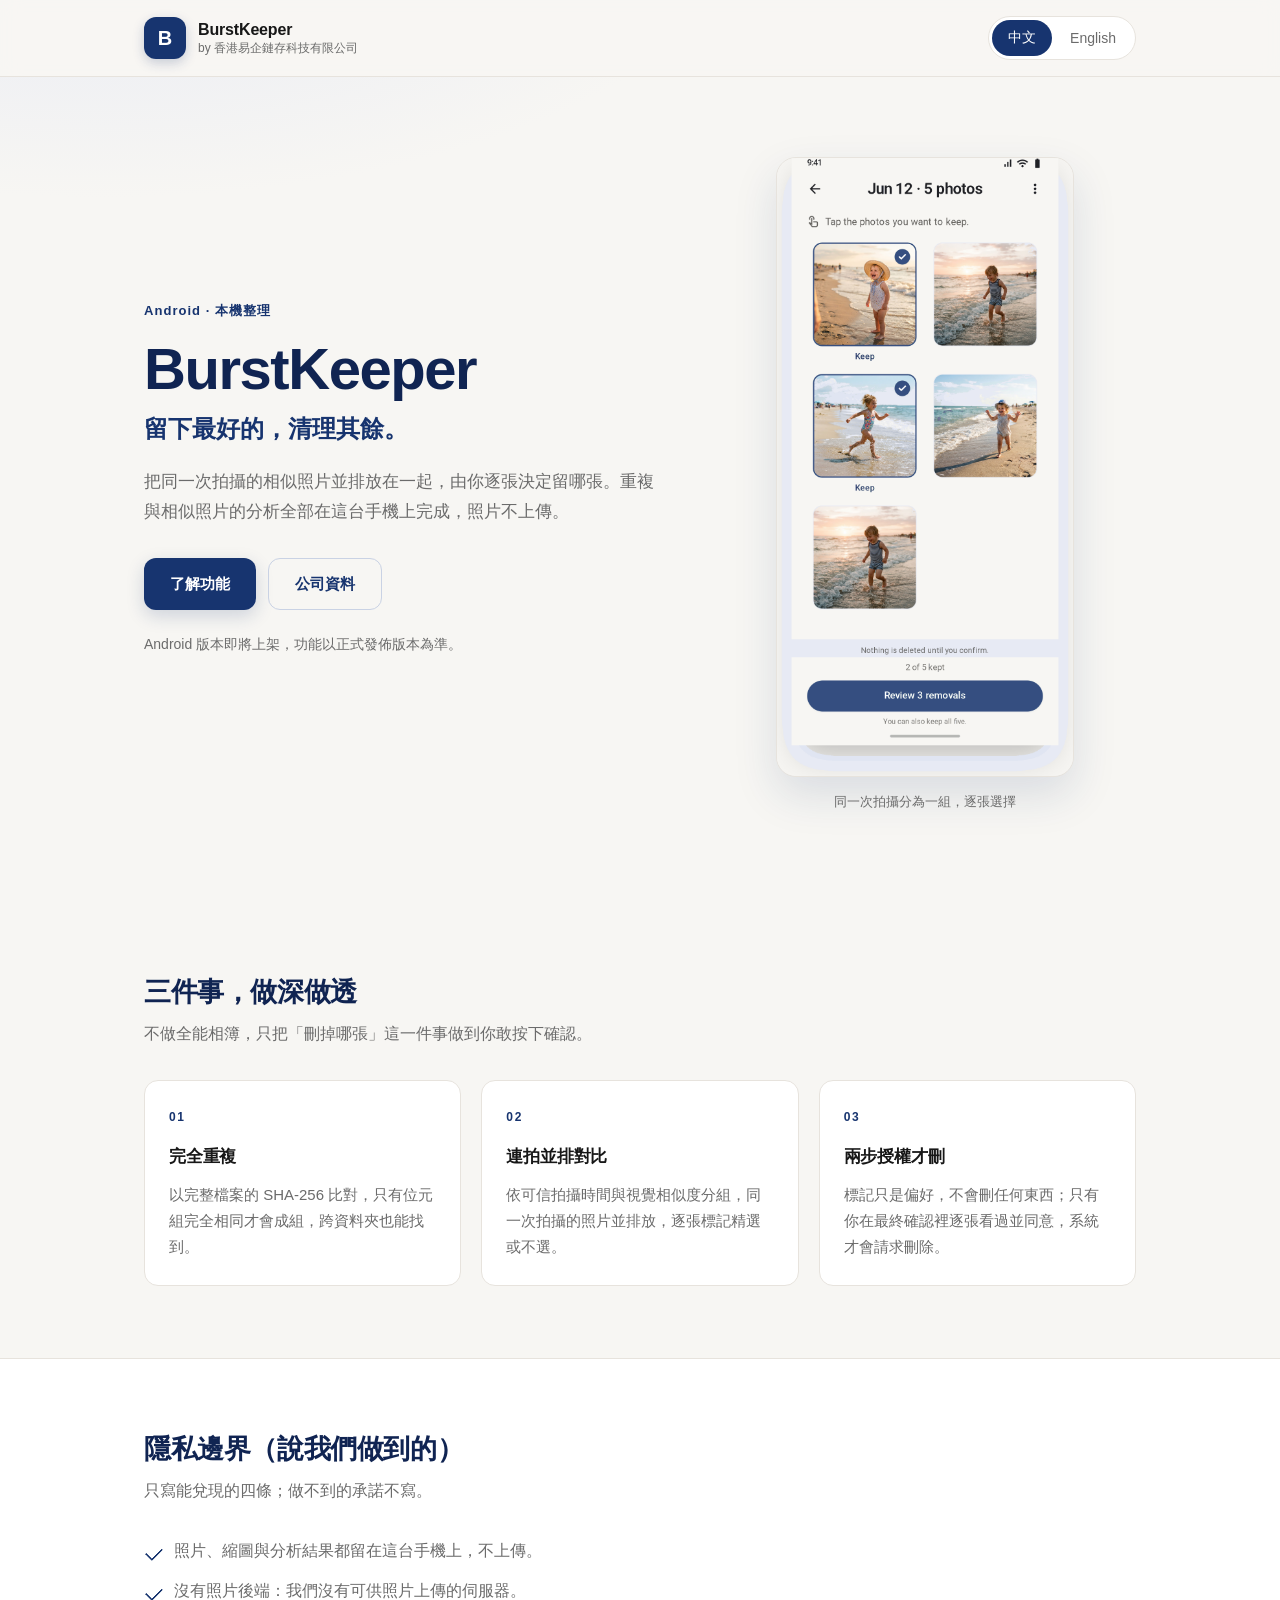
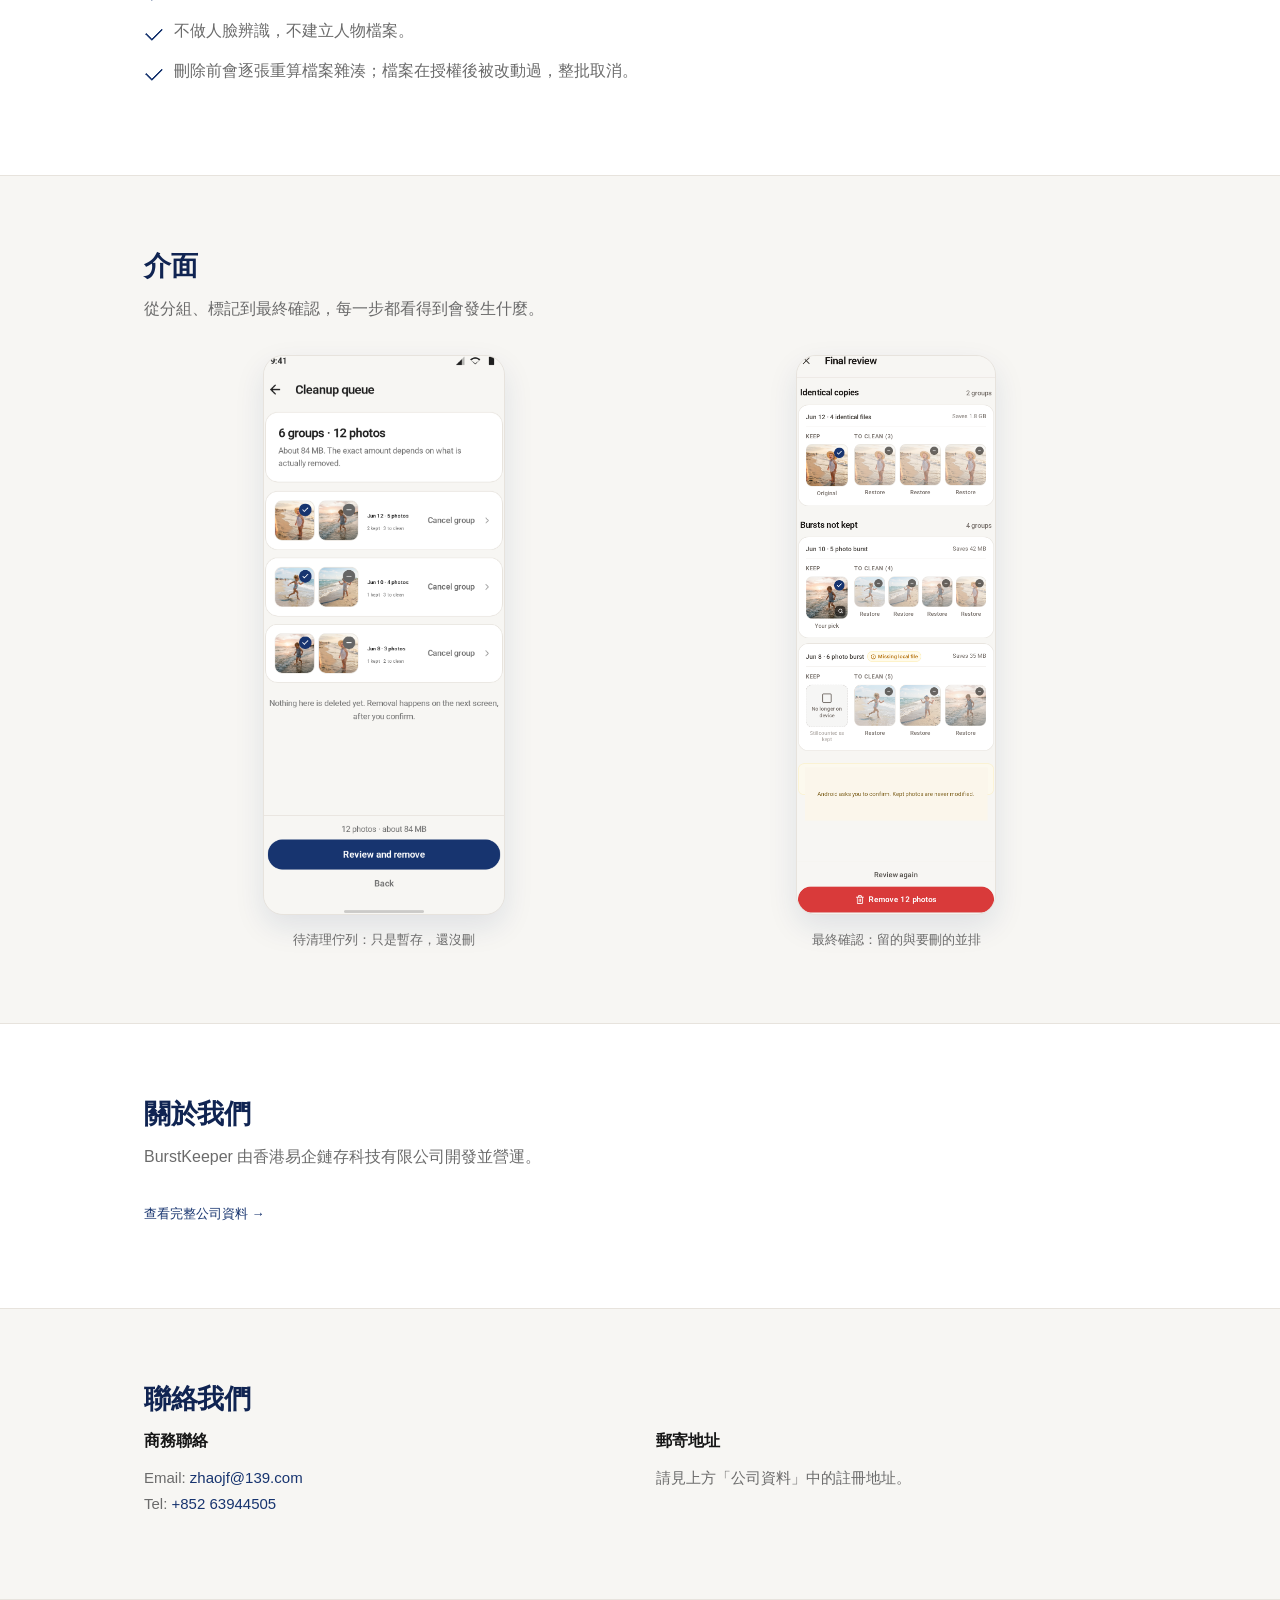
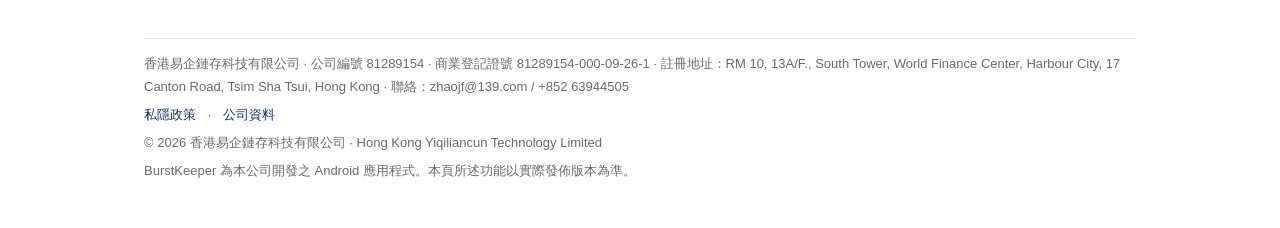
==== index.html @ 5d640470 "content: 公司资料拆成独立页面 company.html；首页只留「关于我们」入口，页脚与私隐页均链到该页" ====
<!DOCTYPE html>
<html lang="zh-Hant">
<head>
<meta charset="utf-8">
<meta name="viewport" content="width=device-width, initial-scale=1">
<title>BurstKeeper — 本機相簿整理 | by 香港易企鏈存科技有限公司</title>
<meta name="description" content="BurstKeeper 把同一次拍攝的相似照片並排給你看，由你決定留哪張；重複與相似照片在本機比對，照片不上傳。香港易企鏈存科技有限公司出品。">
<meta name="theme-color" content="#17346F">
<meta property="og:type" content="website">
<meta property="og:site_name" content="香港易企鏈存科技有限公司">
<meta property="og:title" content="BurstKeeper — 本機相簿整理">
<meta property="og:description" content="同一次拍攝的相似照片並排比較，由你決定留哪張；重複與相似分析全在本機完成，照片不上傳。">
<meta name="twitter:card" content="summary_large_image">
<link rel="icon" href="data:image/svg+xml,%3Csvg xmlns='http://www.w3.org/2000/svg' viewBox='0 0 64 64'%3E%3Crect width='64' height='64' rx='14' fill='%2317346F'/%3E%3Ctext x='32' y='45' font-family='Helvetica,Arial,sans-serif' font-size='38' font-weight='700' fill='%23fff' text-anchor='middle'%3EB%3C/text%3E%3C/svg%3E">
<link rel="stylesheet" href="styles.css">
</head>
<body>
<header class="site-header">
  <div class="wrap">
    <a class="brand" href="#top">
      <span class="mark" aria-hidden="true">B</span>
      <span class="brand-text">
        <strong>BurstKeeper</strong>
        <span data-zh="by 香港易企鏈存科技有限公司" data-en="by Hong Kong Yiqiliancun Technology Limited">by 香港易企鏈存科技有限公司</span>
      </span>
    </a>
    <nav class="lang-switch" aria-label="Language">
      <button type="button" data-lang="zh" class="active" aria-pressed="true">中文</button>
      <button type="button" data-lang="en" aria-pressed="false">English</button>
    </nav>
  </div>
</header>

<main id="top">
  <section class="hero">
    <div class="wrap hero-grid">
      <div>
        <p class="eyebrow" data-zh="Android · 本機整理" data-en="Android · on-device">Android · 本機整理</p>
        <h1>BurstKeeper</h1>
        <p class="tagline" data-zh="留下最好的，清理其餘。" data-en="Keep your best. Clear the rest.">留下最好的，清理其餘。</p>
        <p class="lede" data-zh="把同一次拍攝的相似照片並排放在一起，由你逐張決定留哪張。重複與相似照片的分析全部在這台手機上完成，照片不上傳。" data-en="BurstKeeper puts photos from the same burst side by side so you decide which one to keep. Duplicate and similarity analysis runs entirely on your phone — your photos are never uploaded.">把同一次拍攝的相似照片並排放在一起，由你逐張決定留哪張。重複與相似照片的分析全部在這台手機上完成，照片不上傳。</p>
        <p class="hero-actions">
          <a class="btn" href="#features" data-zh="了解功能" data-en="Features">了解功能</a>
          <a class="btn ghost" href="company.html" data-zh="公司資料" data-en="Company">公司資料</a>
        </p>
        <p class="muted" data-zh="Android 版本即將上架，功能以正式發佈版本為準。" data-en="Android release coming soon; features follow the released version.">Android 版本即將上架，功能以正式發佈版本為準。</p>
      </div>
      <figure class="shot">
        <img src="assets/compare.png" alt="BurstKeeper 相似照片並排對比" loading="eager" fetchpriority="high">
        <figcaption data-zh="同一次拍攝分為一組，逐張選擇" data-en="One burst, one group; one decision per photo">同一次拍攝分為一組，逐張選擇</figcaption>
      </figure>
    </div>
  </section>

  <section id="features" class="section">
    <div class="wrap">
      <h2 data-zh="三件事，做深做透" data-en="Three things, done properly">三件事，做深做透</h2>
      <p class="section-lead" data-zh="不做全能相簿，只把「刪掉哪張」這一件事做到你敢按下確認。" data-en="Not an all-purpose gallery — we do one thing well enough that you trust the confirm button.">不做全能相簿，只把「刪掉哪張」這一件事做到你敢按下確認。</p>
      <div class="cards">
        <article class="card">
          <span class="num" aria-hidden="true">01</span>
          <h3 data-zh="完全重複" data-en="Exact duplicates">完全重複</h3>
          <p data-zh="以完整檔案的 SHA-256 比對，只有位元組完全相同才會成組，跨資料夾也能找到。" data-en="Full-file SHA-256 comparison: files group together only when their bytes are identical, even across folders.">以完整檔案的 SHA-256 比對，只有位元組完全相同才會成組，跨資料夾也能找到。</p>
        </article>
        <article class="card">
          <span class="num" aria-hidden="true">02</span>
          <h3 data-zh="連拍並排對比" data-en="Burst comparison">連拍並排對比</h3>
          <p data-zh="依可信拍攝時間與視覺相似度分組，同一次拍攝的照片並排放，逐張標記精選或不選。" data-en="Grouped by trusted capture time and visual similarity, photos from the same burst sit side by side for one-tap decisions.">依可信拍攝時間與視覺相似度分組，同一次拍攝的照片並排放，逐張標記精選或不選。</p>
        </article>
        <article class="card">
          <span class="num" aria-hidden="true">03</span>
          <h3 data-zh="兩步授權才刪" data-en="Two-step authorisation">兩步授權才刪</h3>
          <p data-zh="標記只是偏好，不會刪任何東西；只有你在最終確認裡逐張看過並同意，系統才會請求刪除。" data-en="Marking is only a preference — nothing is deleted. Photos are removed only after you review them one by one and agree in the final step.">標記只是偏好，不會刪任何東西；只有你在最終確認裡逐張看過並同意，系統才會請求刪除。</p>
        </article>
      </div>
    </div>
  </section>

  <section class="section alt" id="privacy">
    <div class="wrap">
      <h2 data-zh="隱私邊界（說我們做到的）" data-en="What we actually do">隱私邊界（說我們做到的）</h2>
      <p class="section-lead" data-zh="只寫能兌現的四條；做不到的承諾不寫。" data-en="Four claims we can keep. Nothing we cannot.">只寫能兌現的四條；做不到的承諾不寫。</p>
      <ul class="checks">
        <li data-zh="照片、縮圖與分析結果都留在這台手機上，不上傳。" data-en="Photos, thumbnails and analysis stay on your phone; nothing is uploaded.">照片、縮圖與分析結果都留在這台手機上，不上傳。</li>
        <li data-zh="沒有照片後端：我們沒有可供照片上傳的伺服器。" data-en="No photo backend: we operate no server that accepts photo uploads.">沒有照片後端：我們沒有可供照片上傳的伺服器。</li>
        <li data-zh="不做人臉辨識，不建立人物檔案。" data-en="No face recognition, no people profiles.">不做人臉辨識，不建立人物檔案。</li>
        <li data-zh="刪除前會逐張重算檔案雜湊；檔案在授權後被改動過，整批取消。" data-en="Before deletion each file is re-hashed; if anything changed after you authorised it, the whole batch is cancelled.">刪除前會逐張重算檔案雜湊；檔案在授權後被改動過，整批取消。</li>
      </ul>
    </div>
  </section>

  <section class="section">
    <div class="wrap">
      <h2 data-zh="介面" data-en="Screens">介面</h2>
      <p class="section-lead" data-zh="從分組、標記到最終確認，每一步都看得到會發生什麼。" data-en="From grouping to marking to the final confirm, every step shows what will happen.">從分組、標記到最終確認，每一步都看得到會發生什麼。</p>
      <div class="shots">
        <figure class="shot small"><img src="assets/queue.png" alt="待清理佇列" loading="lazy"><figcaption data-zh="待清理佇列：只是暫存，還沒刪" data-en="Pending removal: staged, nothing deleted yet">待清理佇列：只是暫存，還沒刪</figcaption></figure>
        <figure class="shot small"><img src="assets/review.png" alt="按組最終確認" loading="lazy"><figcaption data-zh="最終確認：留的與要刪的並排" data-en="Final review: kept and to-remove side by side">最終確認：留的與要刪的並排</figcaption></figure>
      </div>
    </div>
  </section>

  <section class="section alt" id="company">
    <div class="wrap">
      <h2 data-zh="關於我們" data-en="About us">關於我們</h2>
      <p class="section-lead" data-zh="BurstKeeper 由香港易企鏈存科技有限公司開發並營運。" data-en="BurstKeeper is developed and operated by Hong Kong Yiqiliancun Technology Limited.">BurstKeeper 由香港易企鏈存科技有限公司開發並營運。</p>
      <p class="footer-links"><a href="company.html" data-zh="查看完整公司資料 →" data-en="See full company information →">查看完整公司資料 →</a></p>
    </div>
  </section>

  <section id="contact" class="section">
    <div class="wrap">
      <h2 data-zh="聯絡我們" data-en="Contact us">聯絡我們</h2>
      <div class="contact-grid">
        <div>
          <h3 data-zh="商務聯絡" data-en="Business enquiries">商務聯絡</h3>
          <p>Email: <a href="mailto:zhaojf@139.com">zhaojf@139.com</a><br>Tel: <a href="tel:+85263944505">+852 63944505</a></p>
        </div>
        <div>
          <h3 data-zh="郵寄地址" data-en="Postal address">郵寄地址</h3>
          <p data-zh="請見上方「公司資料」中的註冊地址。" data-en="See the registered office under Company information above.">請見上方「公司資料」中的註冊地址。</p>
        </div>
      </div>
    </div>
  </section>
</main>

<footer class="site-footer">
  <div class="wrap">
    <p class="legal-line" data-zh="香港易企鏈存科技有限公司 · 公司編號 81289154 · 商業登記證號 81289154-000-09-26-1 · 註冊地址：RM 10, 13A/F., South Tower, World Finance Center, Harbour City, 17 Canton Road, Tsim Sha Tsui, Hong Kong · 聯絡：zhaojf@139.com / +852 63944505" data-en="Hong Kong Yiqiliancun Technology Limited · Company no. 81289154 · BR no. 81289154-000-09-26-1 · Registered office: RM 10, 13A/F., South Tower, World Finance Center, Harbour City, 17 Canton Road, Tsim Sha Tsui, Hong Kong · Contact: zhaojf@139.com / +852 63944505">香港易企鏈存科技有限公司 · 公司編號 81289154 · 商業登記證號 81289154-000-09-26-1 · 註冊地址：RM 10, 13A/F., South Tower, World Finance Center, Harbour City, 17 Canton Road, Tsim Sha Tsui, Hong Kong · 聯絡：zhaojf@139.com / +852 63944505</p>
    <p class="footer-links">
      <a href="privacy.html" data-zh="私隱政策" data-en="Privacy Policy">私隱政策</a>
      <span aria-hidden="true">·</span>
      <a href="company.html" data-zh="公司資料" data-en="Company">公司資料</a>
    </p>
    <p class="muted">© <span id="year">2026</span> 香港易企鏈存科技有限公司 · Hong Kong Yiqiliancun Technology Limited</p>
    <p class="muted" data-zh="BurstKeeper 為本公司開發之 Android 應用程式。本頁所述功能以實際發佈版本為準。" data-en="BurstKeeper is an Android application developed by the company above. Features described here are subject to the released version.">BurstKeeper 為本公司開發之 Android 應用程式。本頁所述功能以實際發佈版本為準。</p>
  </div>
</footer>
<script src="main.js"></script>
</body>
</html>
---- styles.css ----
/* BurstKeeper 站点样式 — 与 App 设计 Token 对齐（docs/design/spec/design-spec.md §2）
   surface #F7F6F3 / card #FFFFFF / ink #171717 / ink-2 #6B6B6B
   line #E7E3DD / primary #17346F / primaryInk #102452 / primaryContainer #E7EAF4 */
:root{
  --ink:#171717;
  --ink-2:#6B6B6B;
  --line:#E7E3DD;
  --bg:#F7F6F3;
  --card:#fff;
  --accent:#17346F;
  --accent-ink:#102452;
  --accent-soft:#E7EAF4;
  --radius:14px;
  --radius-sm:12px;
  --shadow:0 18px 44px rgba(23,52,111,.13);
}
*{box-sizing:border-box}
html{scroll-behavior:smooth}
body{
  margin:0;
  background:var(--bg);
  color:var(--ink);
  font-family:-apple-system,"PingFang TC","Noto Sans TC","Helvetica Neue",Arial,sans-serif;
  line-height:1.75;
  font-size:16px;
  -webkit-font-smoothing:antialiased;
  text-rendering:optimizeLegibility;
}
.wrap{max-width:1040px;margin:0 auto;padding:0 24px}
a{color:var(--accent);text-decoration:none}
a:hover{text-decoration:underline}
a:focus-visible,button:focus-visible{outline:2px solid var(--accent);outline-offset:3px;border-radius:6px}
.muted{color:var(--ink-2);font-size:14px}

/* ── 顶栏 ── */
.site-header{
  position:sticky;top:0;z-index:10;
  background:rgba(247,246,243,.88);
  backdrop-filter:saturate(180%) blur(10px);
  border-bottom:1px solid var(--line);
}
.site-header .wrap{display:flex;align-items:center;justify-content:space-between;gap:16px;min-height:76px}
.brand{display:flex;align-items:center;gap:12px;color:var(--ink)}
.brand:hover{text-decoration:none}
.mark{
  width:42px;height:42px;border-radius:12px;background:var(--accent);color:#fff;
  display:grid;place-items:center;font-weight:700;font-size:20px;flex:0 0 auto;
  box-shadow:0 4px 12px rgba(23,52,111,.22);
}
.brand-text{display:flex;flex-direction:column;line-height:1.3}
.brand-text strong{font-size:16px;letter-spacing:-.01em}
.brand-text span{font-size:12px;color:var(--ink-2)}

.lang-switch{display:flex;gap:2px;border:1px solid var(--line);border-radius:999px;padding:3px;background:var(--card)}
.lang-switch button{
  border:0;background:transparent;color:var(--ink-2);font-size:14px;font-family:inherit;
  min-height:36px;padding:6px 16px;border-radius:999px;cursor:pointer;white-space:nowrap;
  transition:background .15s,color .15s;
}
.lang-switch button:hover{color:var(--ink)}
.lang-switch button.active{background:var(--accent);color:#fff}

/* ── 首屏 ── */
.hero{
  padding:80px 0 88px;
  background:
    radial-gradient(950px 420px at 8% -20%, var(--accent-soft) 0%, transparent 68%),
    var(--bg);
}
.hero-grid{display:grid;grid-template-columns:1.1fr .9fr;gap:56px;align-items:center}
.eyebrow{
  margin:0 0 14px;color:var(--accent);font-weight:600;
  letter-spacing:.08em;font-size:13px;
}
.hero h1{
  margin:0 0 10px;
  font-size:clamp(38px,6vw,58px);
  line-height:1.12;
  letter-spacing:-.025em;
  color:var(--accent-ink);
}
.tagline{
  margin:0 0 20px;
  font-size:clamp(19px,2.4vw,24px);
  font-weight:600;
  line-height:1.45;
  color:var(--accent);
}
.lede{margin:0 0 30px;max-width:56ch;color:var(--ink-2);font-size:17px;line-height:1.8}
.hero-actions{display:flex;gap:12px;flex-wrap:wrap;margin:0 0 22px}
.btn{
  display:inline-flex;align-items:center;justify-content:center;
  min-height:48px;padding:12px 26px;border-radius:var(--radius-sm);
  background:var(--accent);color:#fff;font-weight:600;font-size:15px;
  transition:transform .15s ease,box-shadow .15s ease,background .15s ease;
  box-shadow:0 6px 18px rgba(23,52,111,.18);
}
.btn:hover{text-decoration:none;background:#122a5b;box-shadow:0 10px 24px rgba(23,52,111,.22)}
.btn:active{transform:translateY(1px)}
.btn.ghost{background:transparent;color:var(--accent);border:1px solid #C9D2E4;box-shadow:none}
.btn.ghost:hover{background:var(--accent-soft);border-color:#B7C4DC}

/* 手机截图：按高度约束，保持竖屏比例，不拉满整列 */
.shot{margin:0;text-align:center}
.shot img{
  display:block;margin:0 auto;
  width:auto;max-width:100%;max-height:620px;height:auto;
  border-radius:20px;border:1px solid var(--line);
  box-shadow:var(--shadow);background:#fff;
}
.shot figcaption{margin-top:14px;font-size:13px;color:var(--ink-2)}

/* ── 通用分节 ── */
.section{padding:72px 0}
.section.alt{background:var(--card);border-top:1px solid var(--line);border-bottom:1px solid var(--line)}
.section h2{
  font-size:clamp(22px,2.6vw,27px);
  margin:0 0 10px;letter-spacing:-.015em;line-height:1.35;color:var(--accent-ink);
}
.section-lead{margin:0 0 32px;max-width:62ch;color:var(--ink-2);font-size:16px}

/* ── 三件事 ── */
.cards{display:grid;grid-template-columns:repeat(auto-fit,minmax(250px,1fr));gap:20px}
.card{
  position:relative;background:var(--card);border:1px solid var(--line);
  border-radius:var(--radius);padding:26px 24px 24px;
  transition:box-shadow .18s ease,border-color .18s ease,transform .18s ease;
}
.card:hover{box-shadow:0 10px 28px rgba(23,52,111,.08);border-color:#D6DCE9;transform:translateY(-2px)}
.card .num{
  display:block;margin:0 0 14px;font-size:12px;font-weight:700;
  letter-spacing:.14em;color:var(--accent);font-variant-numeric:tabular-nums;
}
.card h3{margin:0 0 10px;font-size:17px;letter-spacing:-.01em}
.card p{margin:0;color:var(--ink-2);font-size:15px;line-height:1.75}

/* ── 隐私清单 ── */
.checks{margin:0 0 18px;padding:0;list-style:none;color:var(--ink-2);max-width:70ch}
.checks li{position:relative;padding-left:30px;margin:12px 0;font-size:16px}
.checks li::before{
  content:"";position:absolute;left:2px;top:.62em;
  width:14px;height:8px;border-left:2px solid var(--accent);border-bottom:2px solid var(--accent);
  transform:rotate(-45deg);border-radius:1px;
}
.privacy-note{
  margin:24px 0 0;padding:16px 18px;border-left:3px solid var(--line);
  background:var(--bg);border-radius:0 var(--radius-sm) var(--radius-sm) 0;
  color:var(--ink-2);font-size:14px;max-width:70ch;
}

/* ── 界面截图 ── */
.shots{display:grid;grid-template-columns:repeat(auto-fit,minmax(220px,1fr));gap:32px;align-items:start}
.shot.small img{height:560px;width:auto;max-height:560px;box-shadow:0 12px 30px rgba(23,52,111,.10)}

/* ── 公司资料 ── */
.facts{display:grid;grid-template-columns:190px 1fr;gap:16px 28px;margin:0;max-width:78ch}
.facts dt{color:var(--ink-2);font-size:14px;padding-top:2px}
.facts dd{margin:0;font-size:16px;line-height:1.7}

/* ── 联络 ── */
.contact-grid{display:grid;grid-template-columns:repeat(auto-fit,minmax(280px,1fr));gap:32px}
.contact-grid h3{margin:0 0 10px;font-size:16px}
.contact-grid p{margin:0 0 10px;color:var(--ink-2);font-size:15px}
.contact-grid a{word-break:break-all}

/* ── 页脚 ── */
.site-footer{border-top:1px solid var(--line);padding:32px 0 40px;background:var(--card)}
.site-footer p{margin:6px 0;font-size:13px;color:var(--ink-2);line-height:1.7}

/* ── 响应式 ── */
@media (max-width:820px){
  .hero-grid{grid-template-columns:1fr;gap:40px}
  .hero{padding:56px 0 64px}
  .shot img{max-height:520px}
  .shot.small img{height:480px;max-height:480px}
}
@media (max-width:640px){
  .facts{grid-template-columns:1fr;gap:4px 0}
  .facts dd{margin-bottom:14px}
  .section{padding:52px 0}
  .brand-text strong{font-size:14px}
  .brand-text span{font-size:11px}
  .checks li{font-size:15px}
  /* 顶栏在窄屏只留品牌名，公司全称在「公司資料」与页脚各出现一次，不在顶栏挤三行 */
  .brand-text span{display:none}
  .brand{gap:10px}
  .mark{width:36px;height:36px;border-radius:10px;font-size:17px}
  .site-header .wrap{min-height:64px;gap:10px}
  .lang-switch{padding:2px}
  .lang-switch button{padding:6px 12px;font-size:13px;min-height:34px}
}
@media (prefers-reduced-motion:reduce){
  *{transition:none!important}
  html{scroll-behavior:auto}
}

/* compliance footer */
.legal{border-top:1px solid #E7E3DD;padding-top:16px;margin-bottom:14px}
.legal p{margin:3px 0;font-size:12.5px;color:#5b6472;line-height:1.6}
.legal-head{font-weight:600;color:#102452!important;font-size:13px!important}
.footer-links{margin:10px 0;font-size:13px}
.footer-links span{margin:0 8px;color:#5b6472}

/* compact compliance footer line */
.legal-line{margin:0 0 8px;font-size:12.5px;color:#5b6472;line-height:1.65;border-top:1px solid #E7E3DD;padding-top:14px}

.page-title{font-size:30px;margin:0 0 6px}
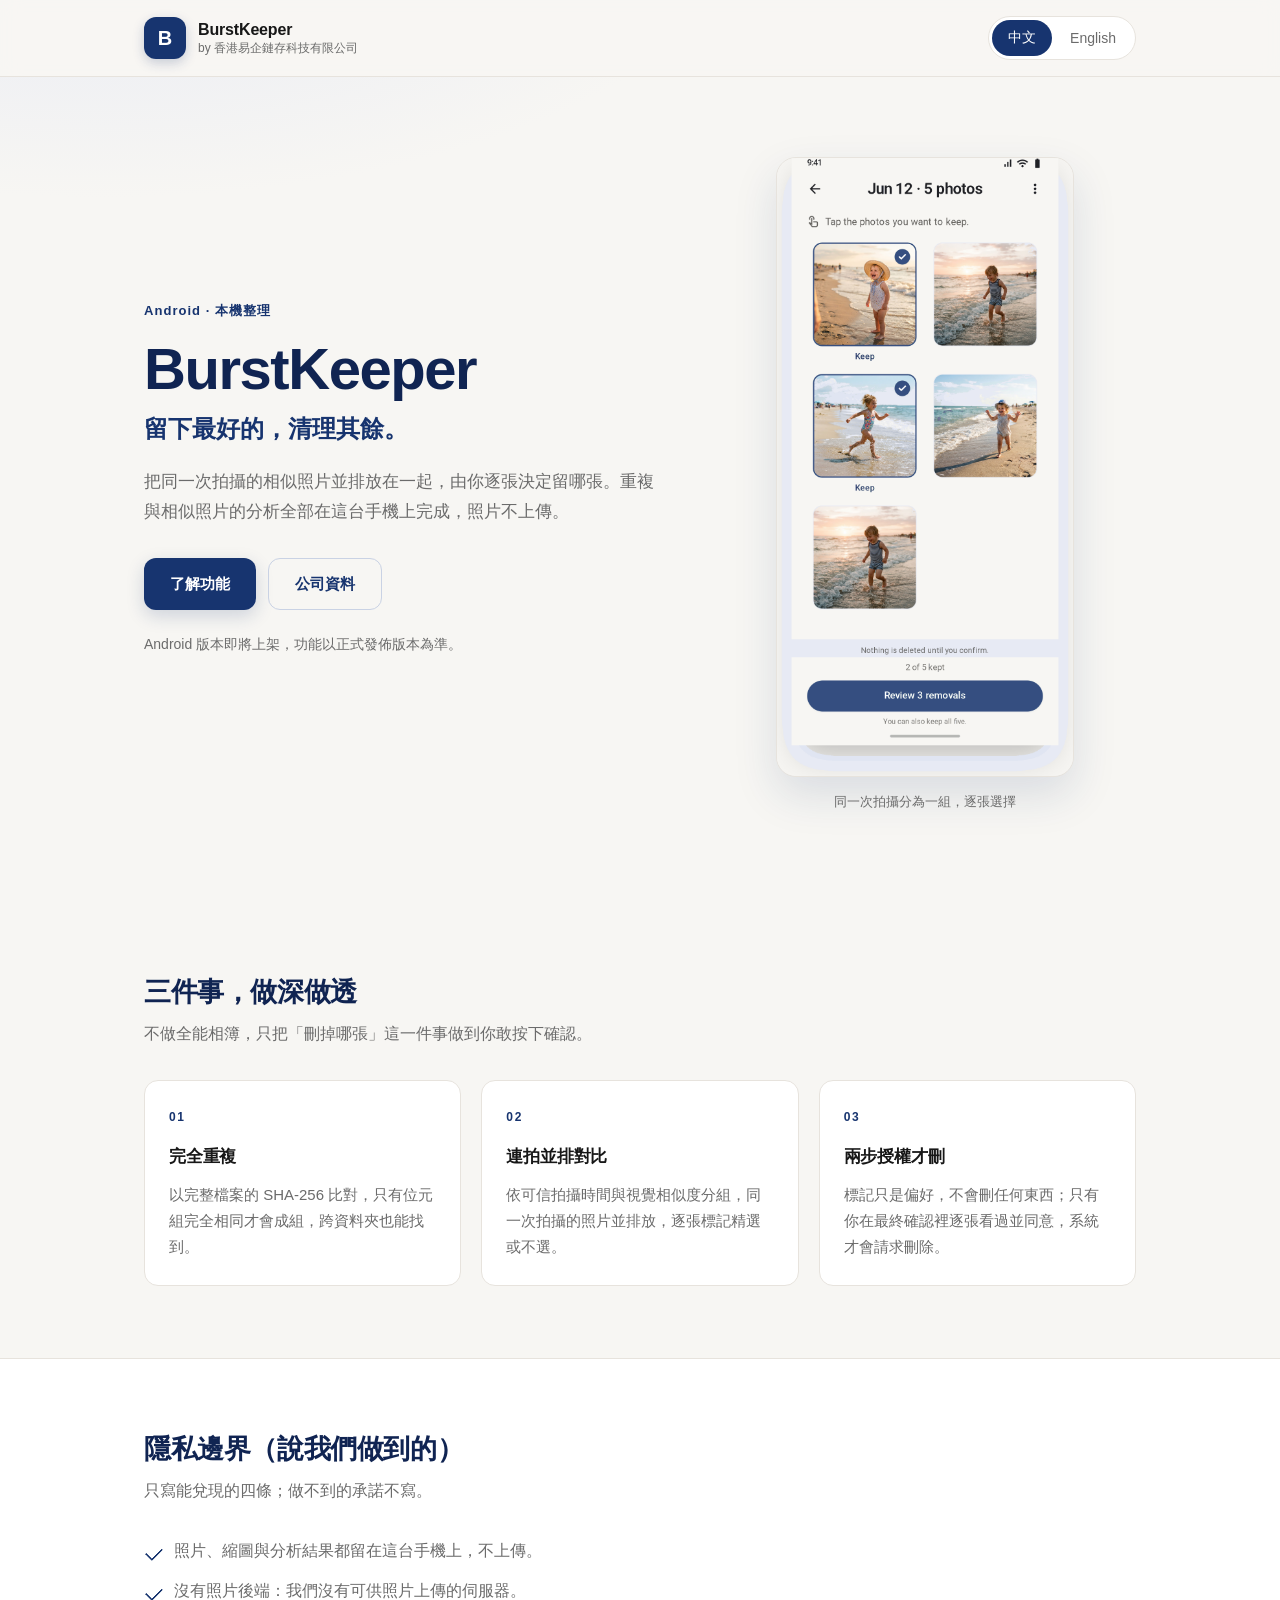
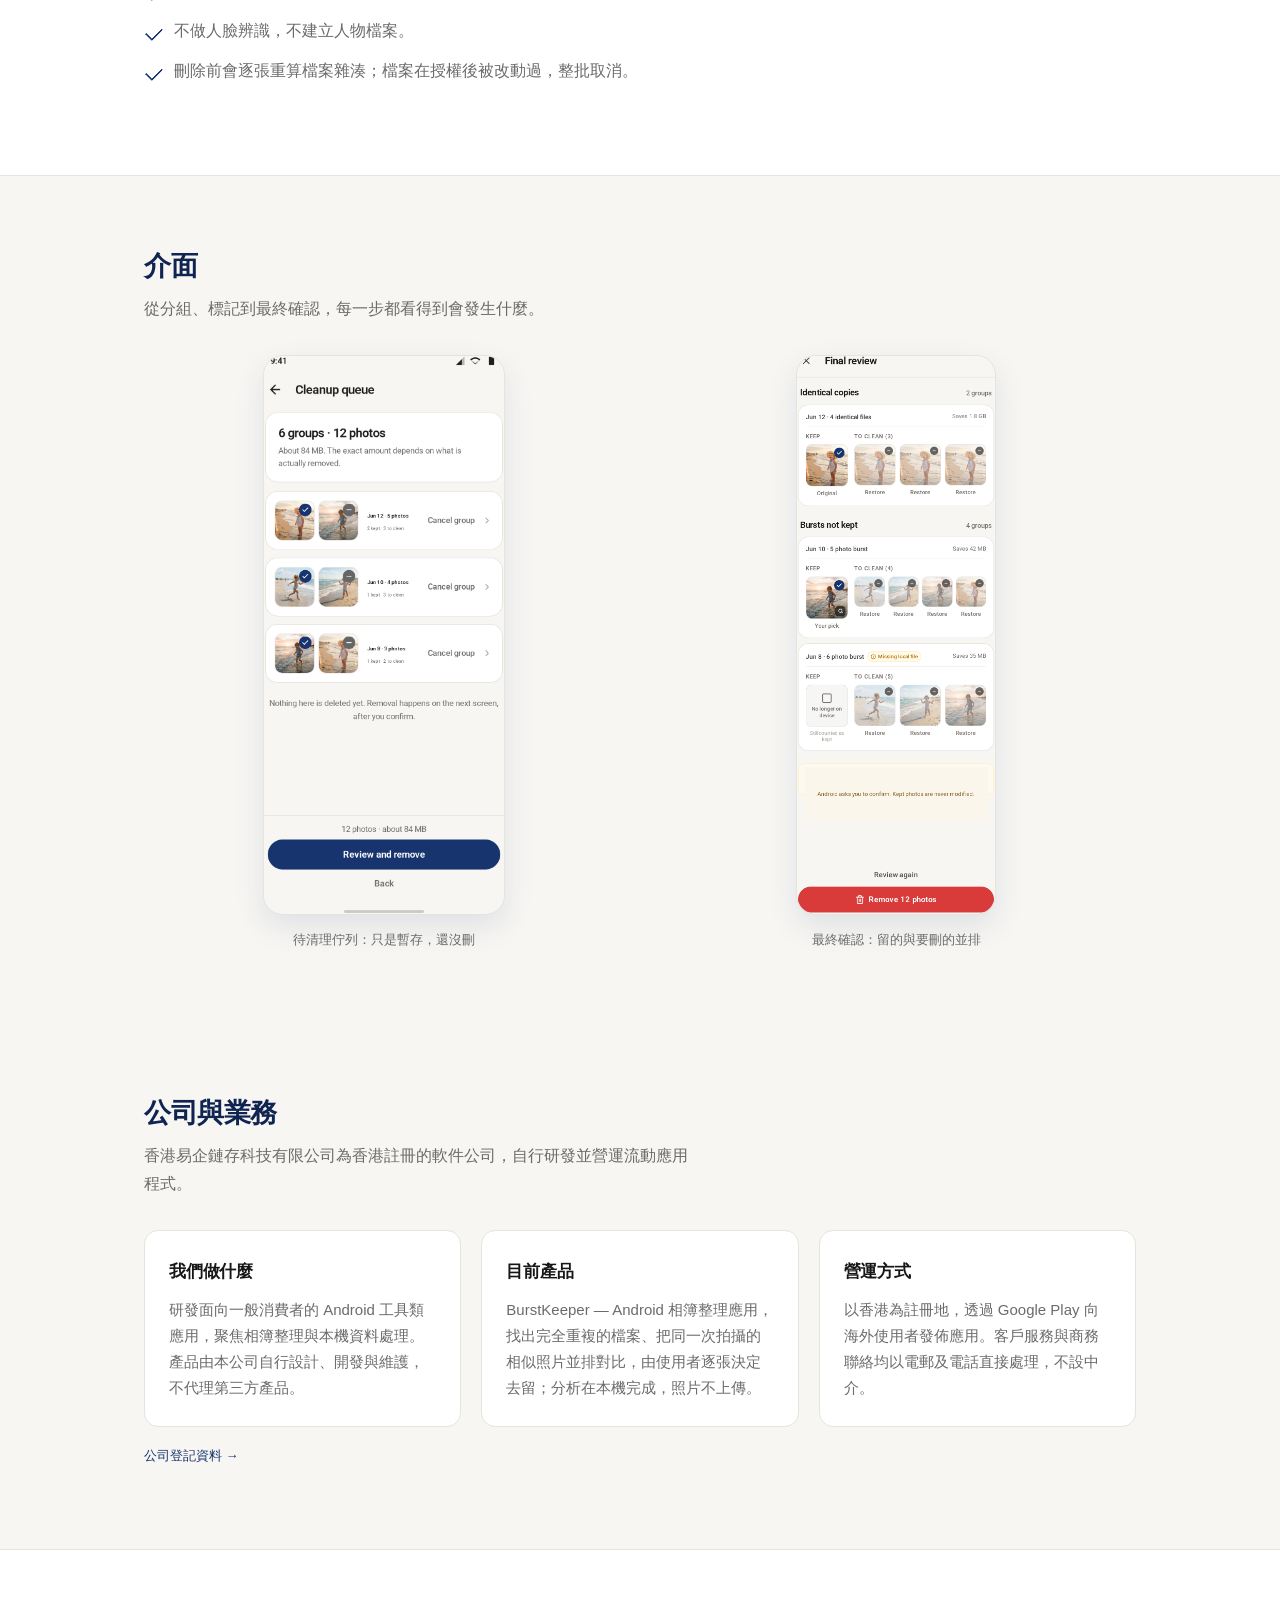
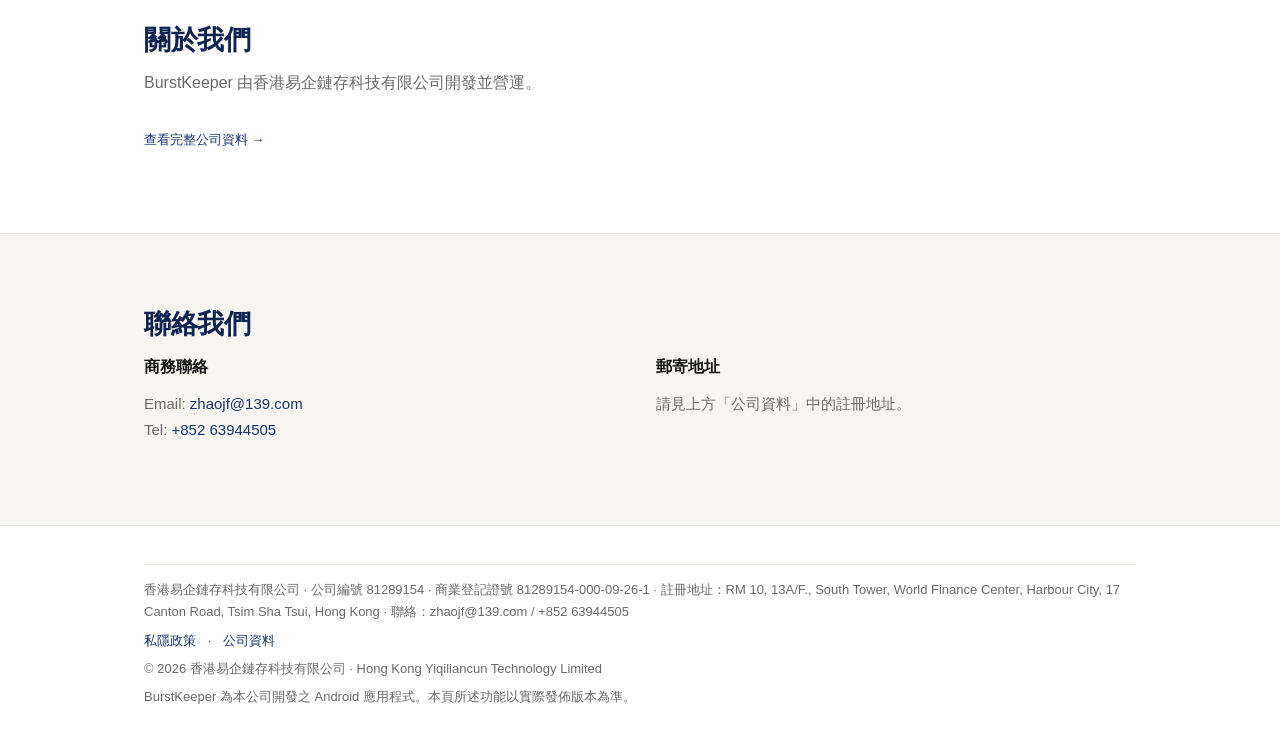
==== commit 4b5b1b07: "content: 首页新增「公司與業務」段——公司做什麼、目前產品、營運方式，供審核方確認經營實體" ====
--- a/index.html
+++ b/index.html
@@ -100,6 +100,30 @@
     </div>
   </section>
 
+  <section class="section" id="business">
+    <div class="wrap">
+      <h2 data-zh="公司與業務" data-en="The company and the business">公司與業務</h2>
+      <p class="section-lead" data-zh="香港易企鏈存科技有限公司為香港註冊的軟件公司，自行研發並營運流動應用程式。" data-en="Hong Kong Yiqiliancun Technology Limited is a Hong Kong registered software company that builds and operates its own mobile applications.">香港易企鏈存科技有限公司為香港註冊的軟件公司，自行研發並營運流動應用程式。</p>
+      <div class="cards">
+        <article class="card">
+          <h3 data-zh="我們做什麼" data-en="What we do">我們做什麼</h3>
+          <p data-zh="研發面向一般消費者的 Android 工具類應用，聚焦相簿整理與本機資料處理。產品由本公司自行設計、開發與維護，不代理第三方產品。" data-en="We develop consumer Android utility apps focused on photo library organisation and on-device data processing. Our products are designed, built and maintained in-house; we do not resell third-party products.">研發面向一般消費者的 Android 工具類應用，聚焦相簿整理與本機資料處理。產品由本公司自行設計、開發與維護，不代理第三方產品。</p>
+        </article>
+        <article class="card">
+          <h3 data-zh="目前產品" data-en="Current product">目前產品</h3>
+          <p data-zh="BurstKeeper — Android 相簿整理應用，找出完全重複的檔案、把同一次拍攝的相似照片並排對比，由使用者逐張決定去留；分析在本機完成，照片不上傳。" data-en="BurstKeeper — an Android photo organiser that finds exact duplicates and puts photos from the same burst side by side, leaving every decision to the user. Analysis runs on the device; photos are never uploaded.">BurstKeeper — Android 相簿整理應用，找出完全重複的檔案、把同一次拍攝的相似照片並排對比，由使用者逐張決定去留；分析在本機完成，照片不上傳。</p>
+        </article>
+        <article class="card">
+          <h3 data-zh="營運方式" data-en="How we operate">營運方式</h3>
+          <p data-zh="以香港為註冊地，透過 Google Play 向海外使用者發佈應用。客戶服務與商務聯絡均以電郵及電話直接處理，不設中介。" data-en="Registered in Hong Kong and distributing through Google Play to international users. Customer service and business enquiries are handled directly by email and phone, with no intermediaries.">以香港為註冊地，透過 Google Play 向海外使用者發佈應用。客戶服務與商務聯絡均以電郵及電話直接處理，不設中介。</p>
+        </article>
+      </div>
+      <p class="footer-links" style="margin-top:18px">
+        <a href="company.html" data-zh="公司登記資料 →" data-en="Company registration details →">公司登記資料 →</a>
+      </p>
+    </div>
+  </section>
+
   <section class="section alt" id="company">
     <div class="wrap">
       <h2 data-zh="關於我們" data-en="About us">關於我們</h2>
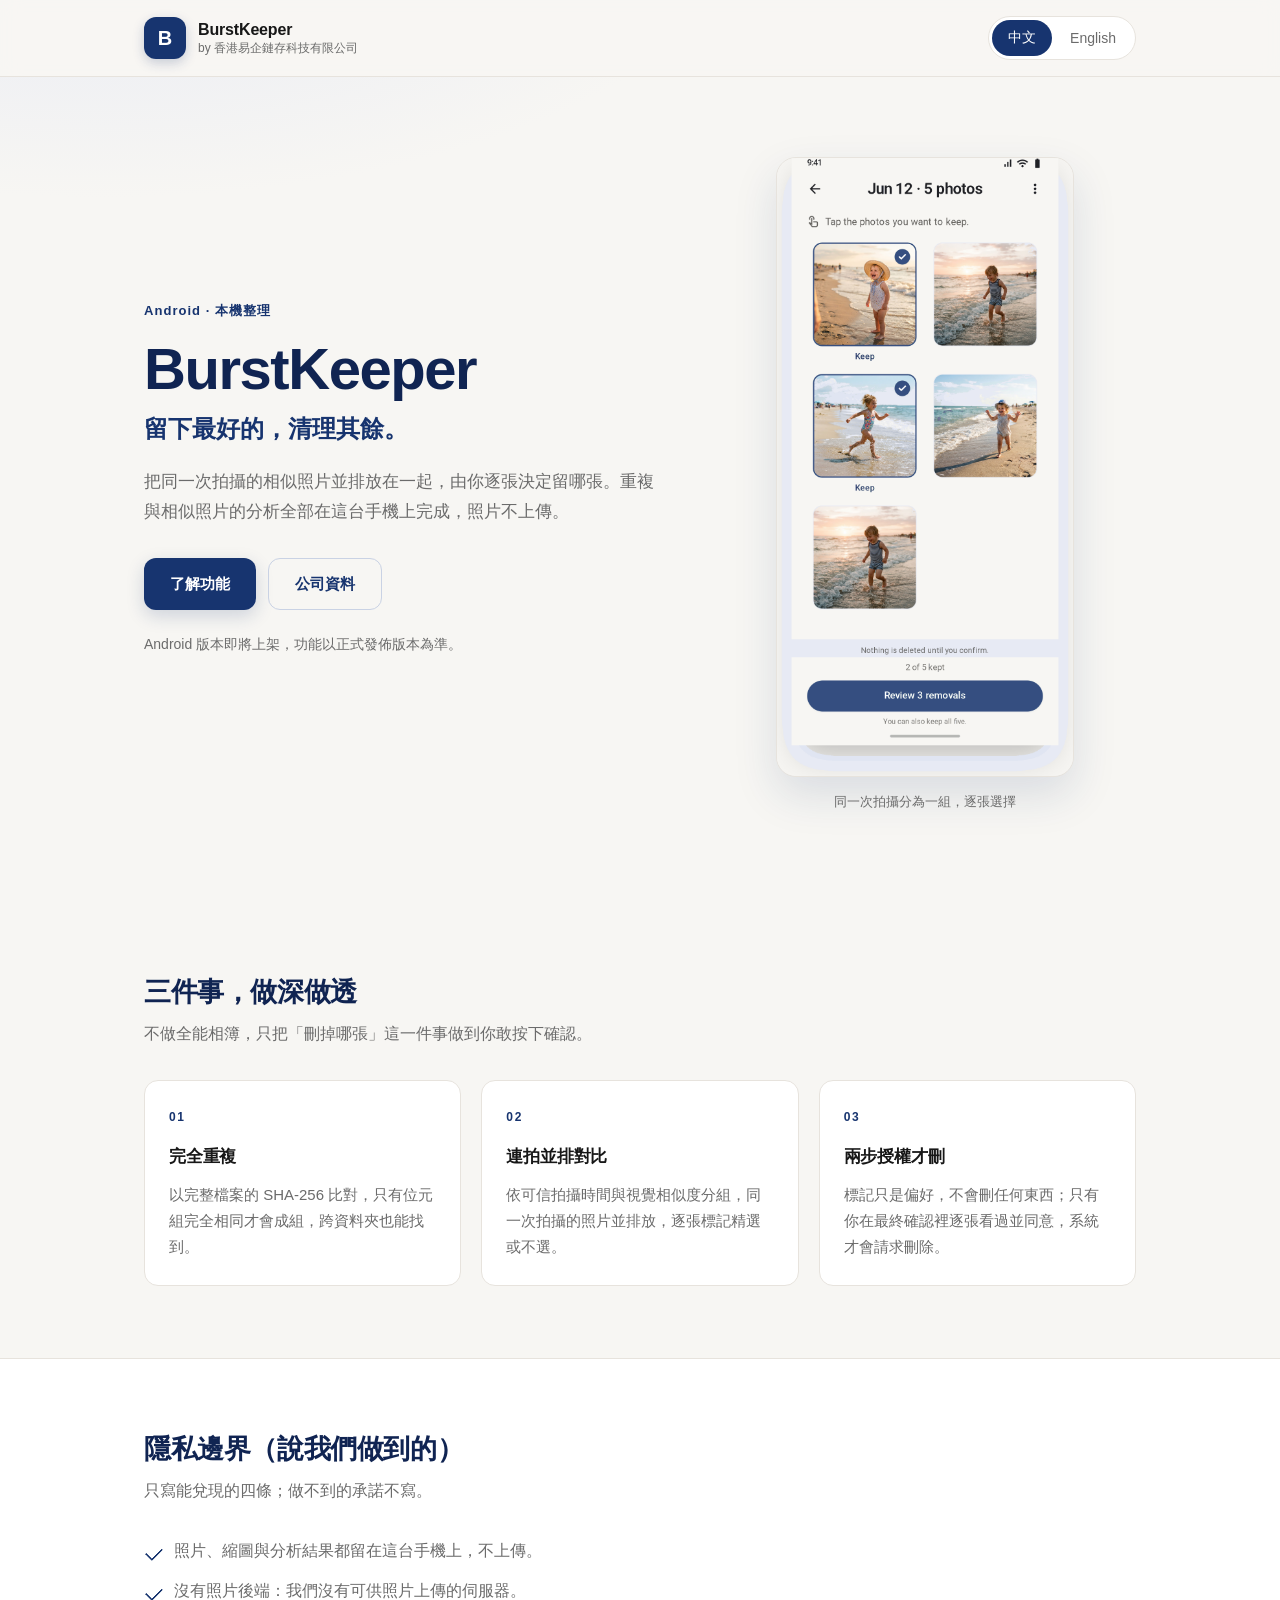
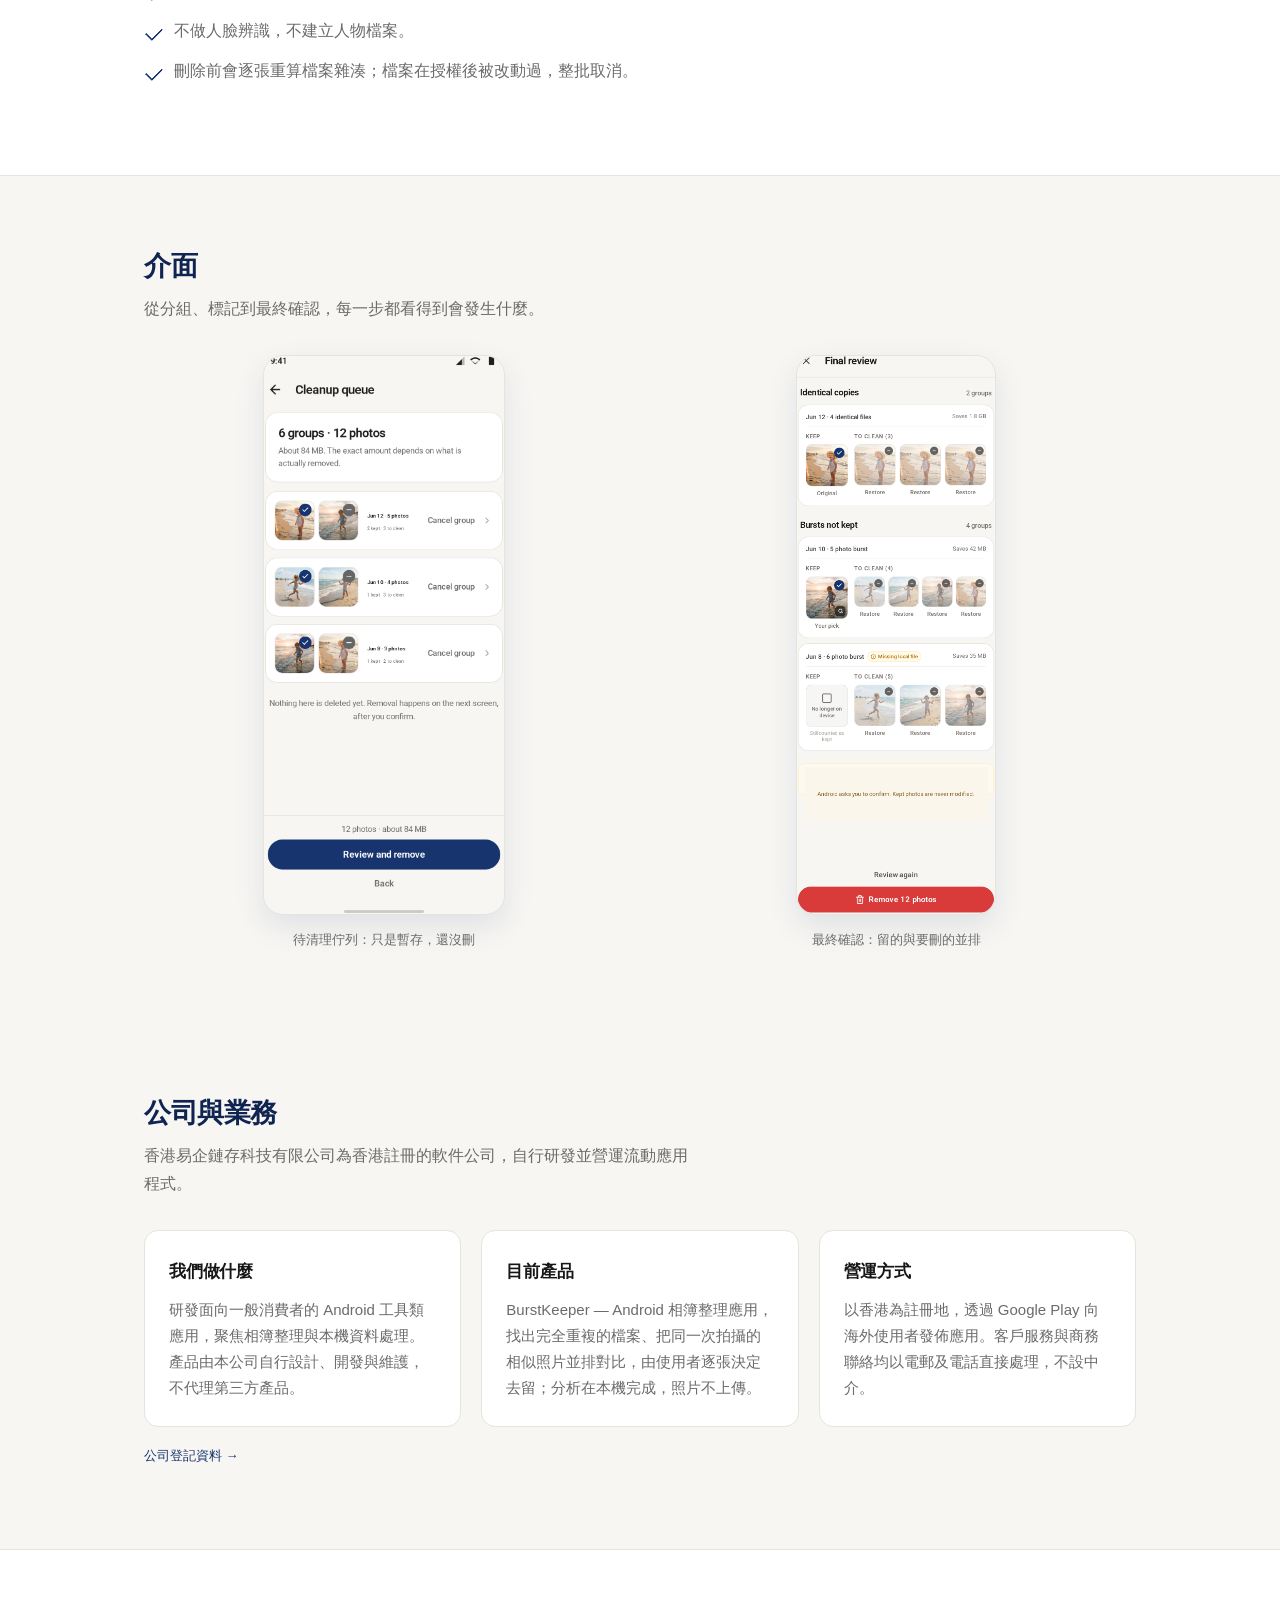
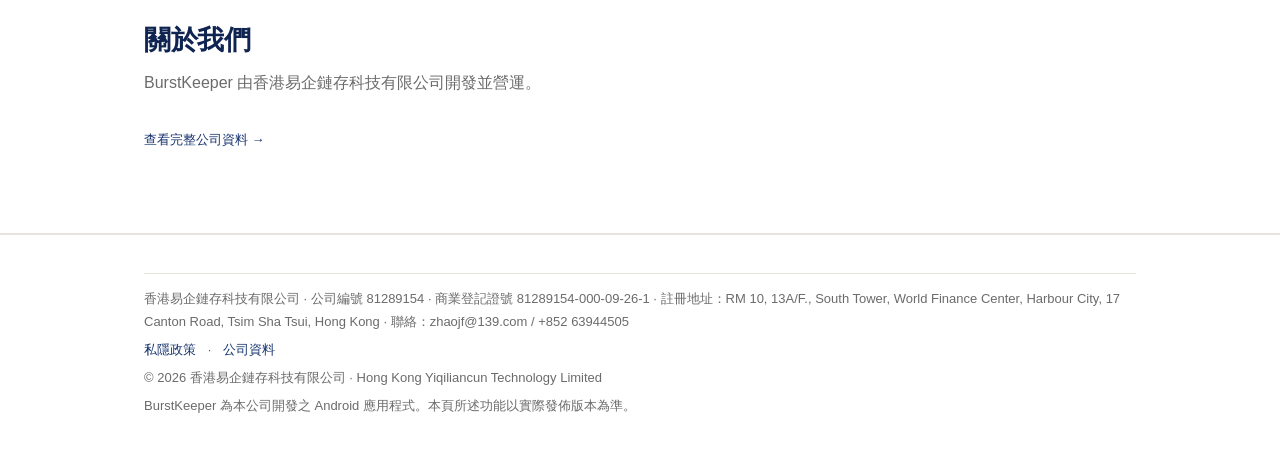
==== commit 7442f724: "content: 删除首页「联络我们」板块（联系方式仍保留在页脚合规行与公司资料页）" ====
--- a/index.html
+++ b/index.html
@@ -132,21 +132,7 @@
     </div>
   </section>
 
-  <section id="contact" class="section">
-    <div class="wrap">
-      <h2 data-zh="聯絡我們" data-en="Contact us">聯絡我們</h2>
-      <div class="contact-grid">
-        <div>
-          <h3 data-zh="商務聯絡" data-en="Business enquiries">商務聯絡</h3>
-          <p>Email: <a href="mailto:zhaojf@139.com">zhaojf@139.com</a><br>Tel: <a href="tel:+85263944505">+852 63944505</a></p>
-        </div>
-        <div>
-          <h3 data-zh="郵寄地址" data-en="Postal address">郵寄地址</h3>
-          <p data-zh="請見上方「公司資料」中的註冊地址。" data-en="See the registered office under Company information above.">請見上方「公司資料」中的註冊地址。</p>
-        </div>
-      </div>
-    </div>
-  </section>
+
 </main>
 
 <footer class="site-footer">
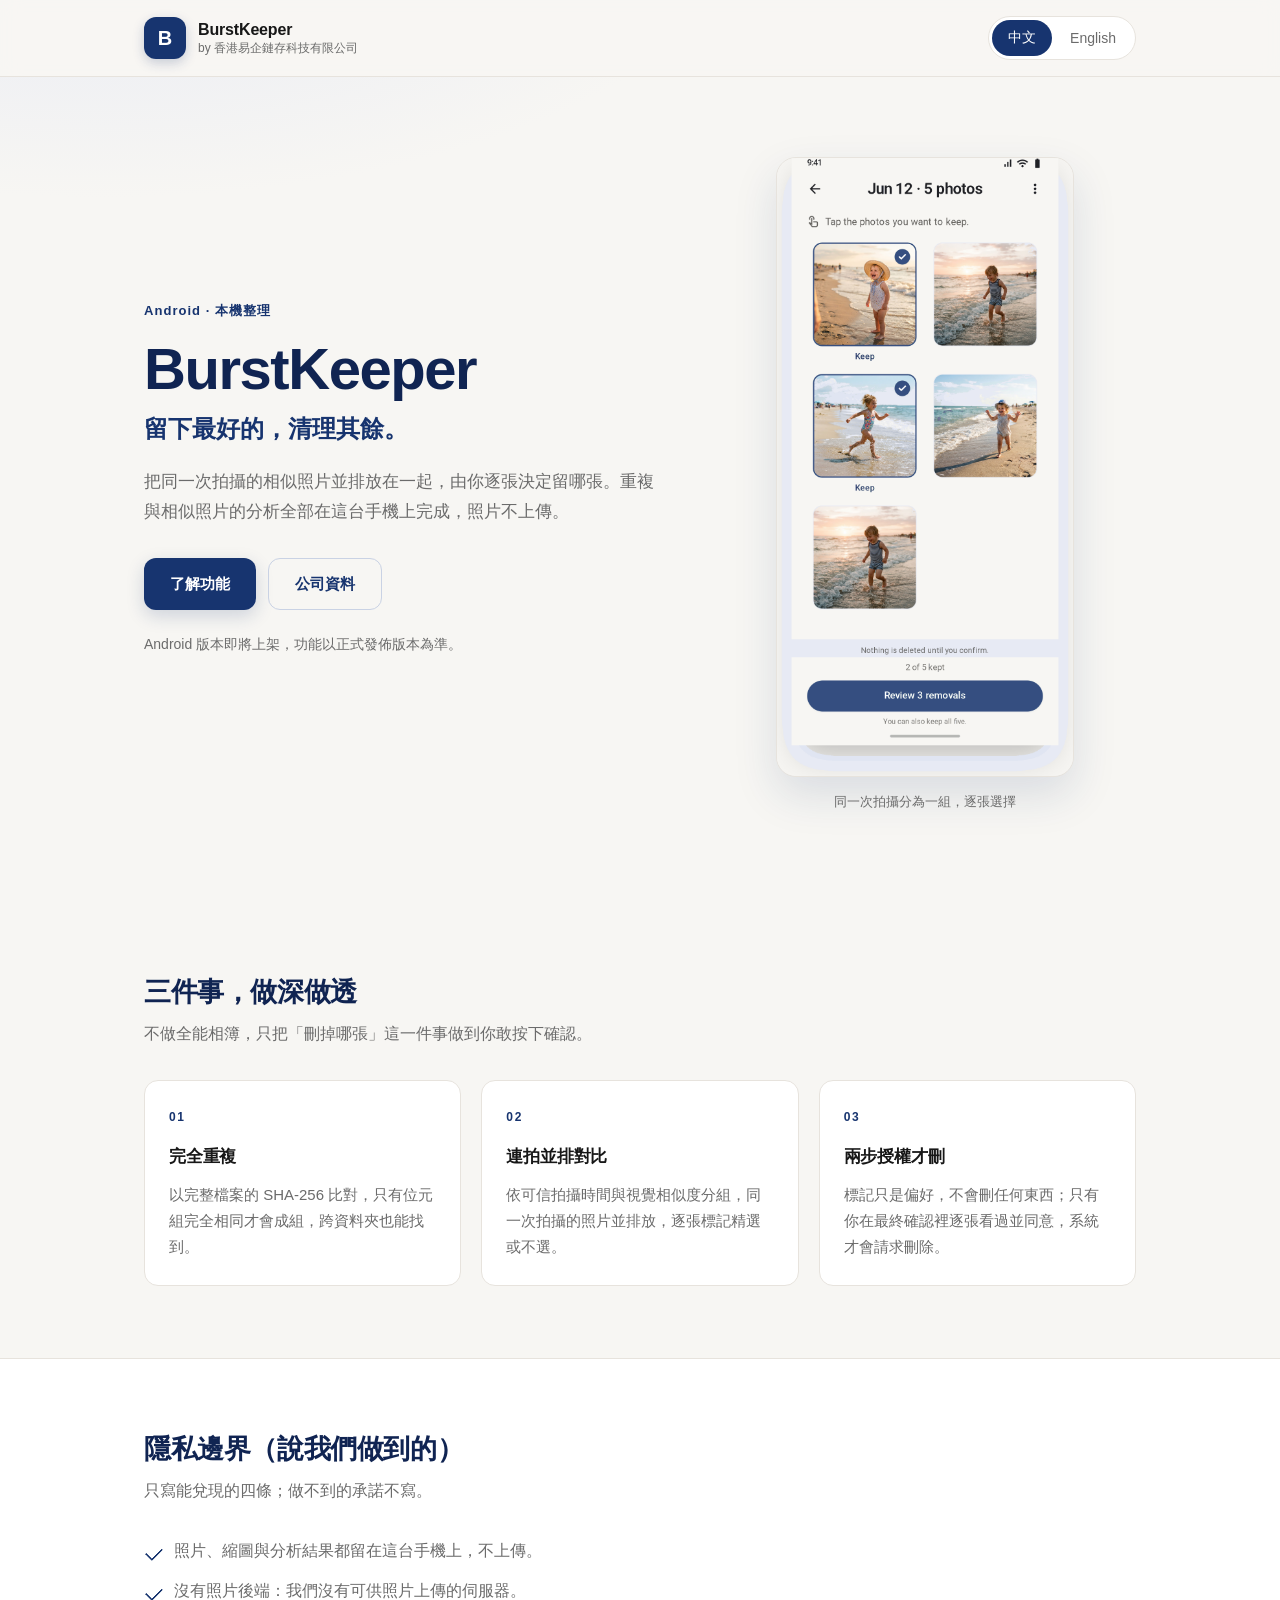
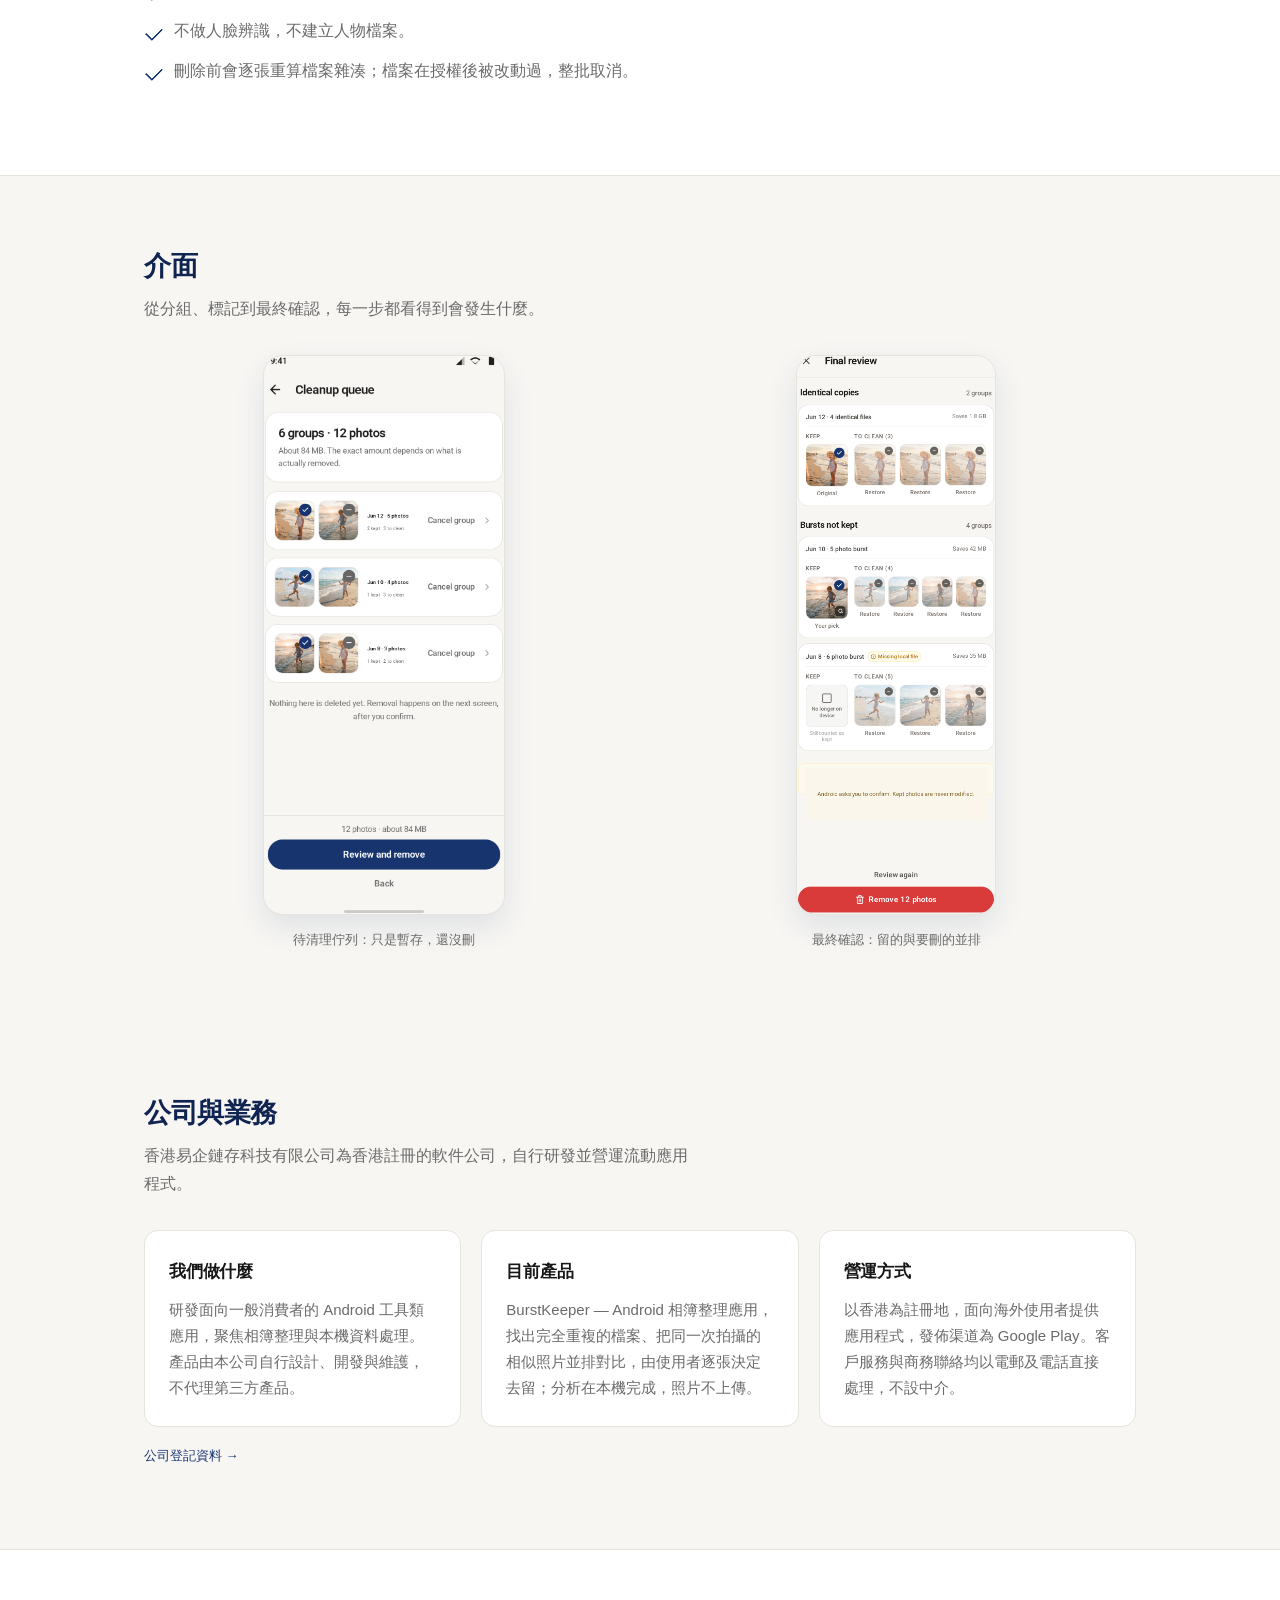
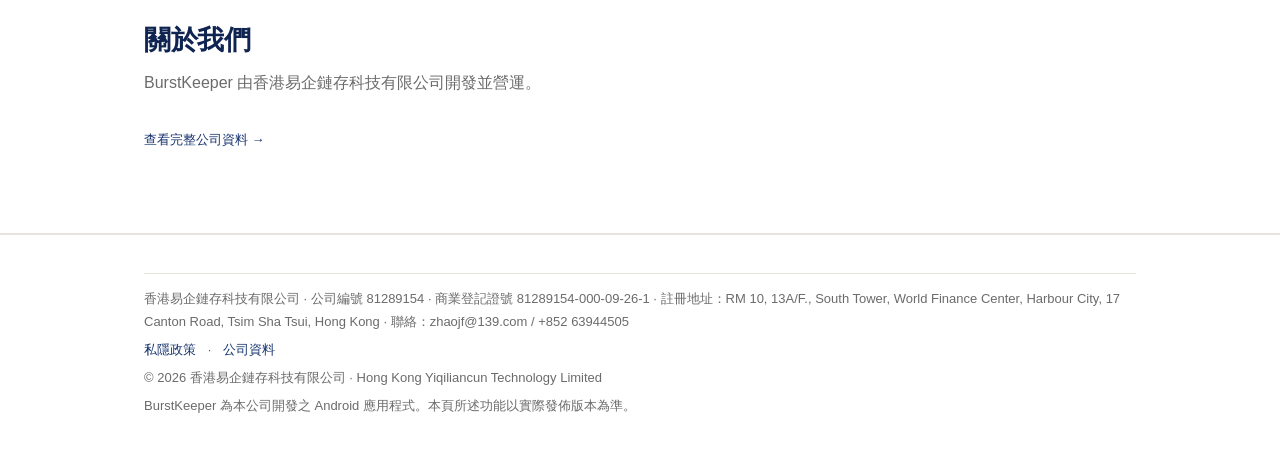
==== commit 5bf09c09: "content: 发行渠道表述改为「發佈渠道為 Google Play」，避免在应用尚未上架时声称已发布" ====
--- a/index.html
+++ b/index.html
@@ -115,7 +115,7 @@
         </article>
         <article class="card">
           <h3 data-zh="營運方式" data-en="How we operate">營運方式</h3>
-          <p data-zh="以香港為註冊地，透過 Google Play 向海外使用者發佈應用。客戶服務與商務聯絡均以電郵及電話直接處理，不設中介。" data-en="Registered in Hong Kong and distributing through Google Play to international users. Customer service and business enquiries are handled directly by email and phone, with no intermediaries.">以香港為註冊地，透過 Google Play 向海外使用者發佈應用。客戶服務與商務聯絡均以電郵及電話直接處理，不設中介。</p>
+          <p data-zh="以香港為註冊地，面向海外使用者提供應用程式，發佈渠道為 Google Play。客戶服務與商務聯絡均以電郵及電話直接處理，不設中介。" data-en="Registered in Hong Kong, serving international users; Google Play is our distribution channel. Customer service and business enquiries are handled directly by email and phone, with no intermediaries.">以香港為註冊地，面向海外使用者提供應用程式，發佈渠道為 Google Play。客戶服務與商務聯絡均以電郵及電話直接處理，不設中介。</p>
         </article>
       </div>
       <p class="footer-links" style="margin-top:18px">
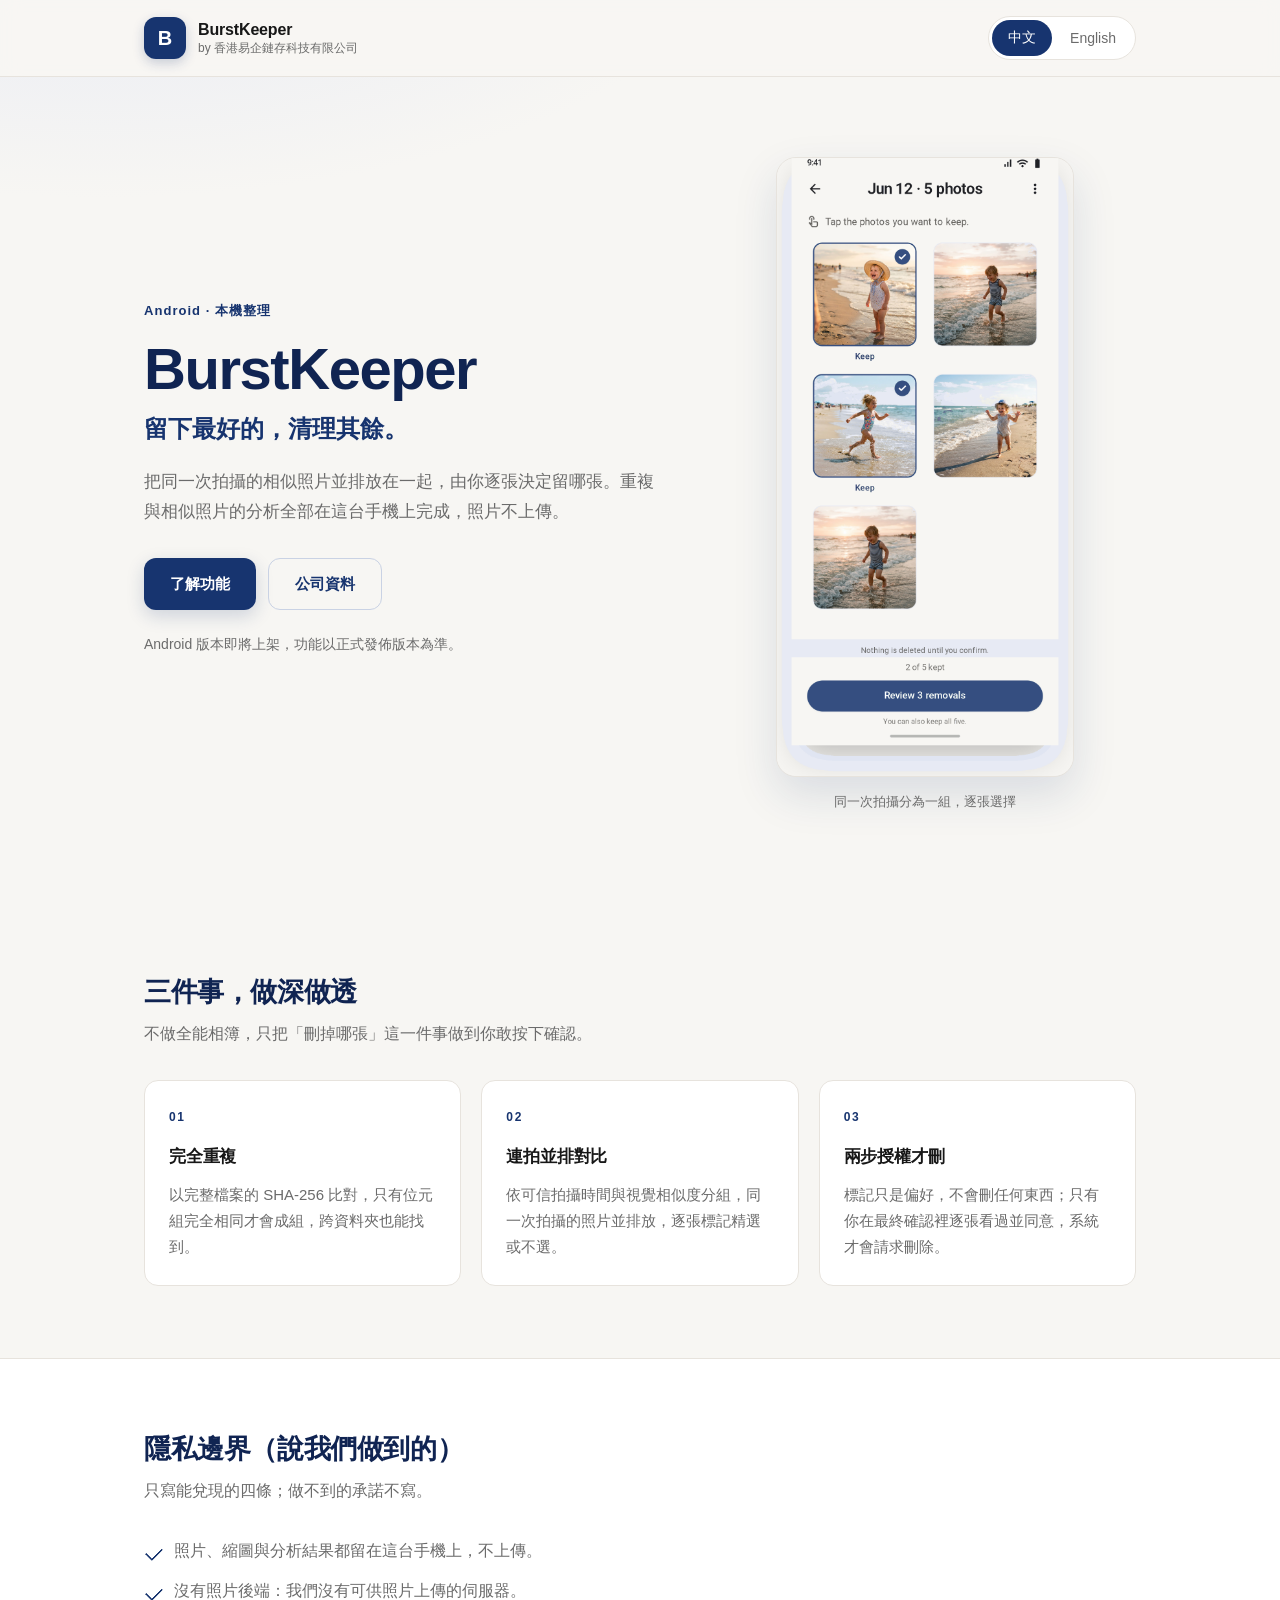
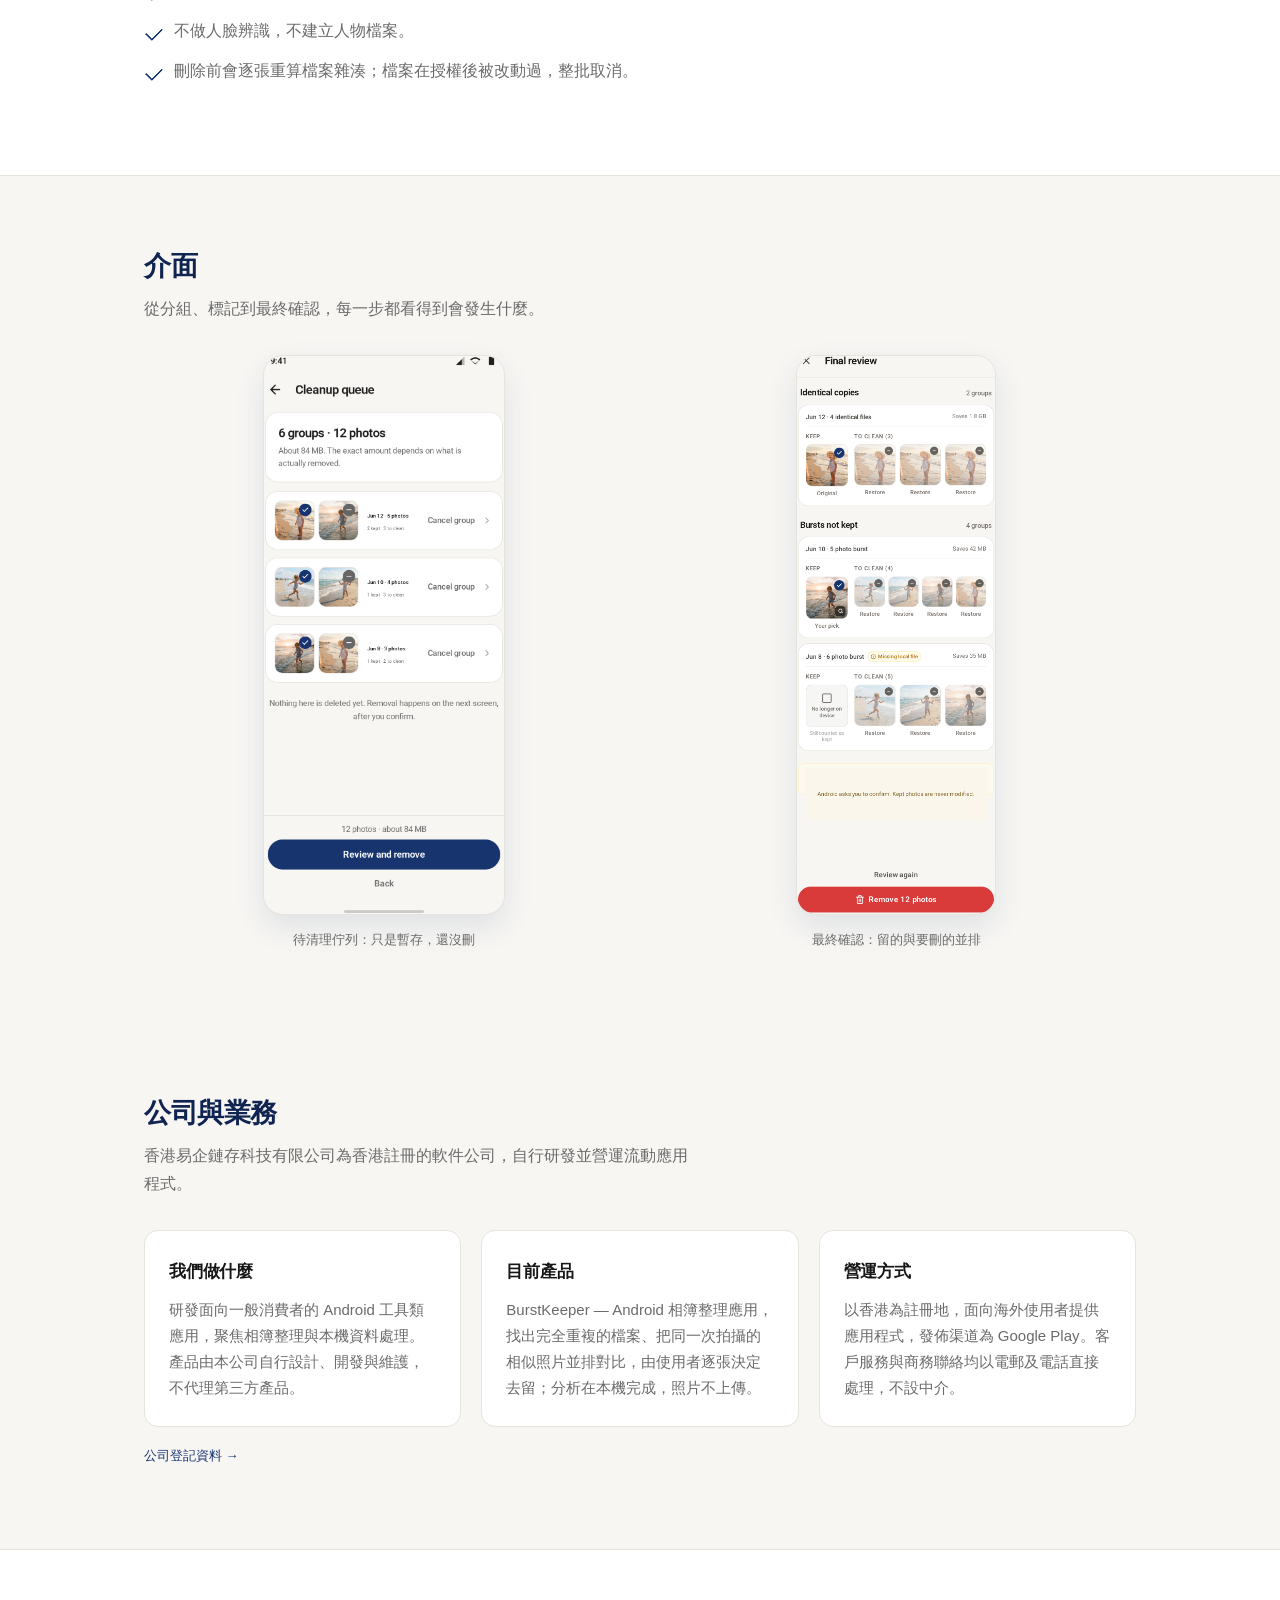
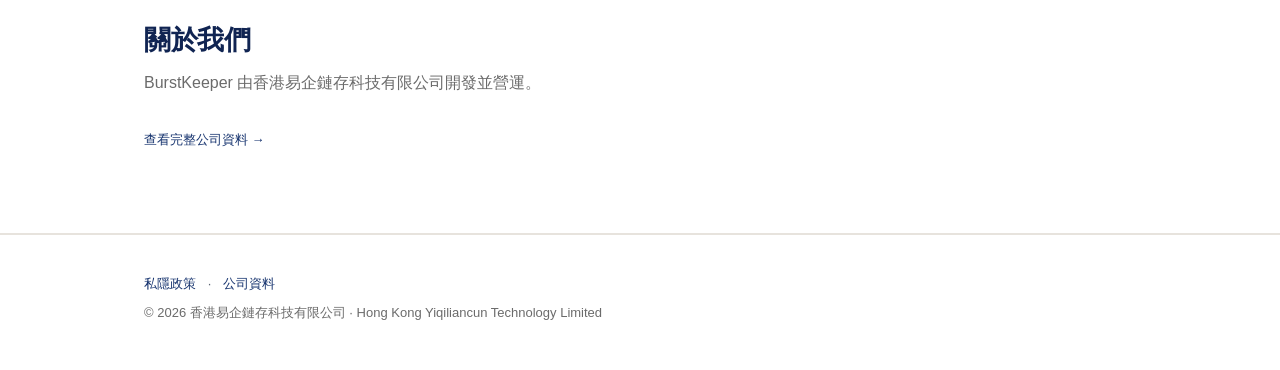
==== commit 57a1f321: "content: 页脚不再重复公司信息，只留「私隱政策 · 公司資料」与版权行（公司信息集中在 /company）" ====
--- a/index.html
+++ b/index.html
@@ -137,14 +137,12 @@
 
 <footer class="site-footer">
   <div class="wrap">
-    <p class="legal-line" data-zh="香港易企鏈存科技有限公司 · 公司編號 81289154 · 商業登記證號 81289154-000-09-26-1 · 註冊地址：RM 10, 13A/F., South Tower, World Finance Center, Harbour City, 17 Canton Road, Tsim Sha Tsui, Hong Kong · 聯絡：zhaojf@139.com / +852 63944505" data-en="Hong Kong Yiqiliancun Technology Limited · Company no. 81289154 · BR no. 81289154-000-09-26-1 · Registered office: RM 10, 13A/F., South Tower, World Finance Center, Harbour City, 17 Canton Road, Tsim Sha Tsui, Hong Kong · Contact: zhaojf@139.com / +852 63944505">香港易企鏈存科技有限公司 · 公司編號 81289154 · 商業登記證號 81289154-000-09-26-1 · 註冊地址：RM 10, 13A/F., South Tower, World Finance Center, Harbour City, 17 Canton Road, Tsim Sha Tsui, Hong Kong · 聯絡：zhaojf@139.com / +852 63944505</p>
     <p class="footer-links">
       <a href="privacy.html" data-zh="私隱政策" data-en="Privacy Policy">私隱政策</a>
       <span aria-hidden="true">·</span>
       <a href="company.html" data-zh="公司資料" data-en="Company">公司資料</a>
     </p>
     <p class="muted">© <span id="year">2026</span> 香港易企鏈存科技有限公司 · Hong Kong Yiqiliancun Technology Limited</p>
-    <p class="muted" data-zh="BurstKeeper 為本公司開發之 Android 應用程式。本頁所述功能以實際發佈版本為準。" data-en="BurstKeeper is an Android application developed by the company above. Features described here are subject to the released version.">BurstKeeper 為本公司開發之 Android 應用程式。本頁所述功能以實際發佈版本為準。</p>
   </div>
 </footer>
 <script src="main.js"></script>
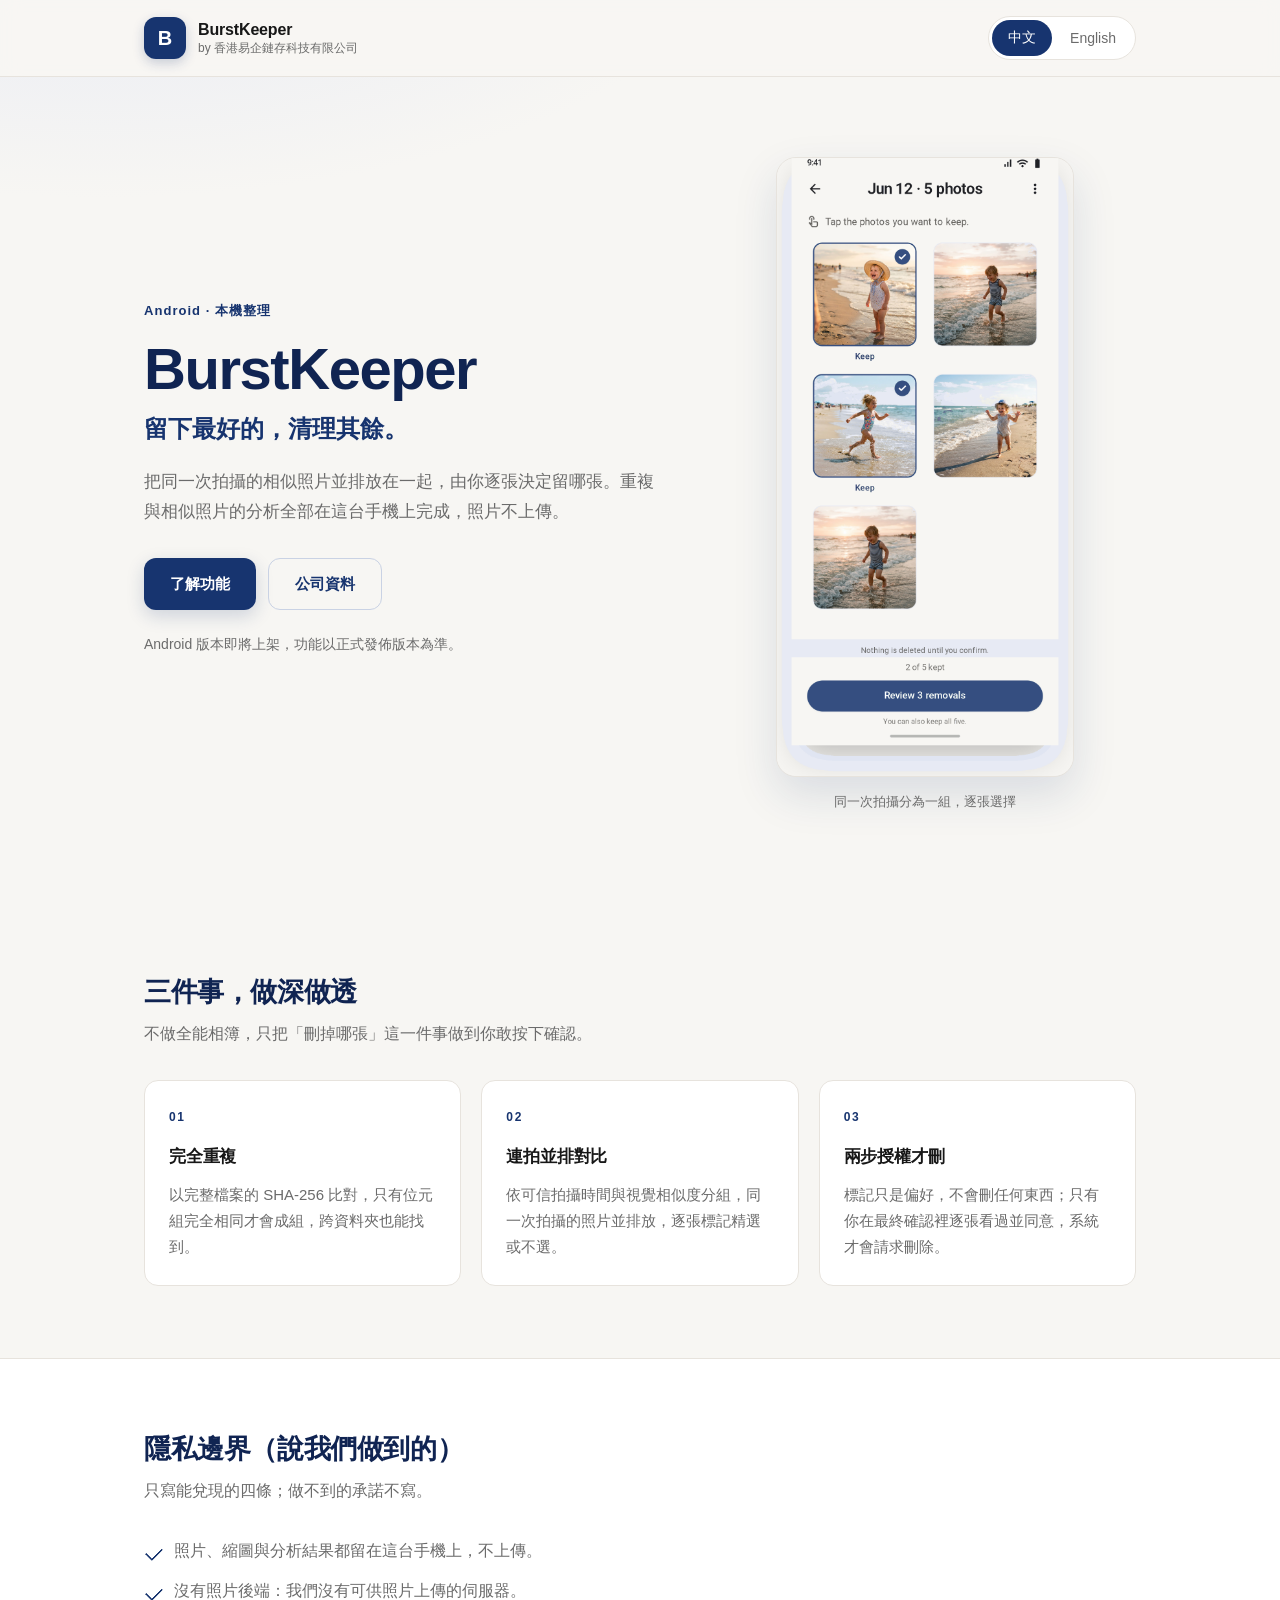
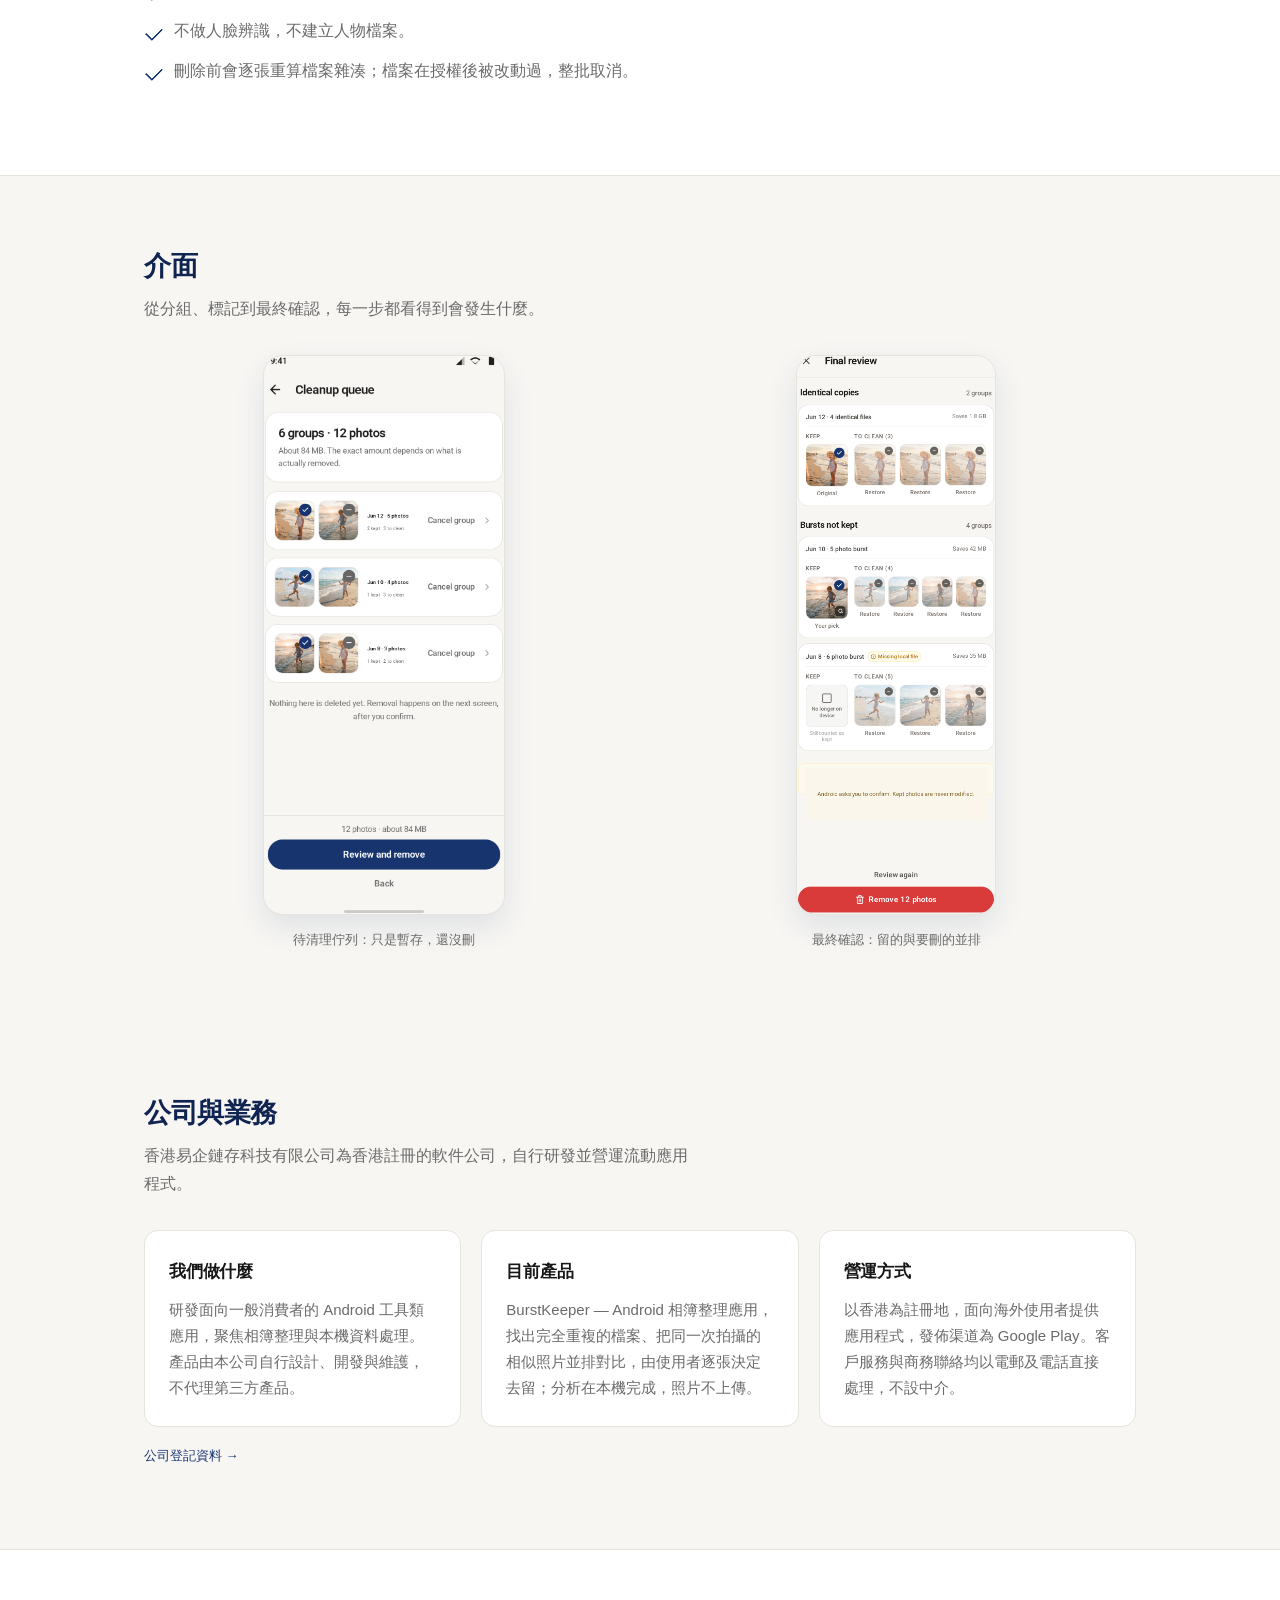
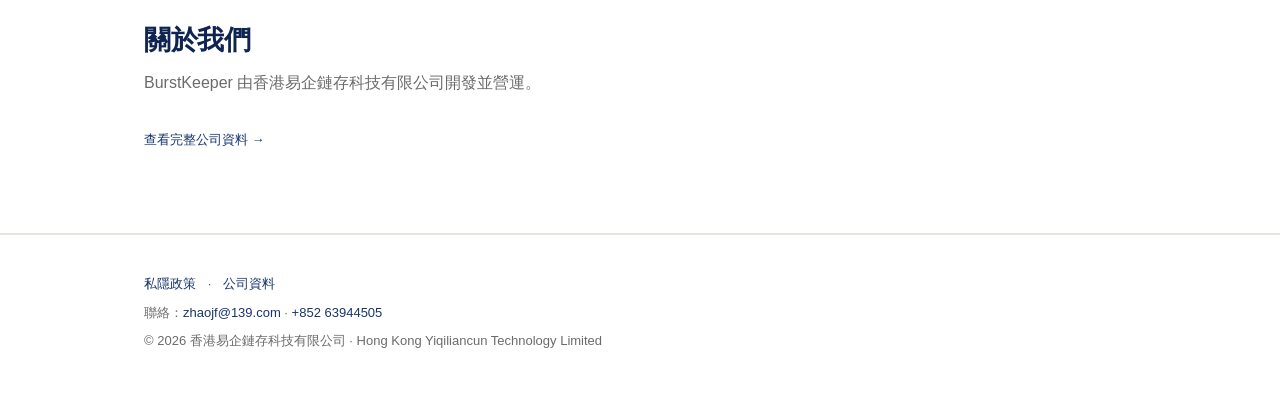
==== commit 186838da: "content: 页脚恢复一行联系方式（email / 电话，可点击）" ====
--- a/index.html
+++ b/index.html
@@ -142,6 +142,7 @@
       <span aria-hidden="true">·</span>
       <a href="company.html" data-zh="公司資料" data-en="Company">公司資料</a>
     </p>
+    <p class="footer-contact" data-zh="聯絡：<a href=&quot;mailto:zhaojf@139.com&quot;>zhaojf@139.com</a> · <a href=&quot;tel:+85263944505&quot;>+852 63944505</a>" data-en="Contact: <a href=&quot;mailto:zhaojf@139.com&quot;>zhaojf@139.com</a> · <a href=&quot;tel:+85263944505&quot;>+852 63944505</a>">聯絡：<a href="mailto:zhaojf@139.com">zhaojf@139.com</a> · <a href="tel:+85263944505">+852 63944505</a></p>
     <p class="muted">© <span id="year">2026</span> 香港易企鏈存科技有限公司 · Hong Kong Yiqiliancun Technology Limited</p>
   </div>
 </footer>
--- a/styles.css
+++ b/styles.css
@@ -205,3 +205,6 @@
 .legal-line{margin:0 0 8px;font-size:12.5px;color:#5b6472;line-height:1.65;border-top:1px solid #E7E3DD;padding-top:14px}
 
 .page-title{font-size:30px;margin:0 0 6px}
+
+.footer-contact{margin:0 0 6px;font-size:13px;color:#4a5a72}
+.footer-contact a{color:#17346F}
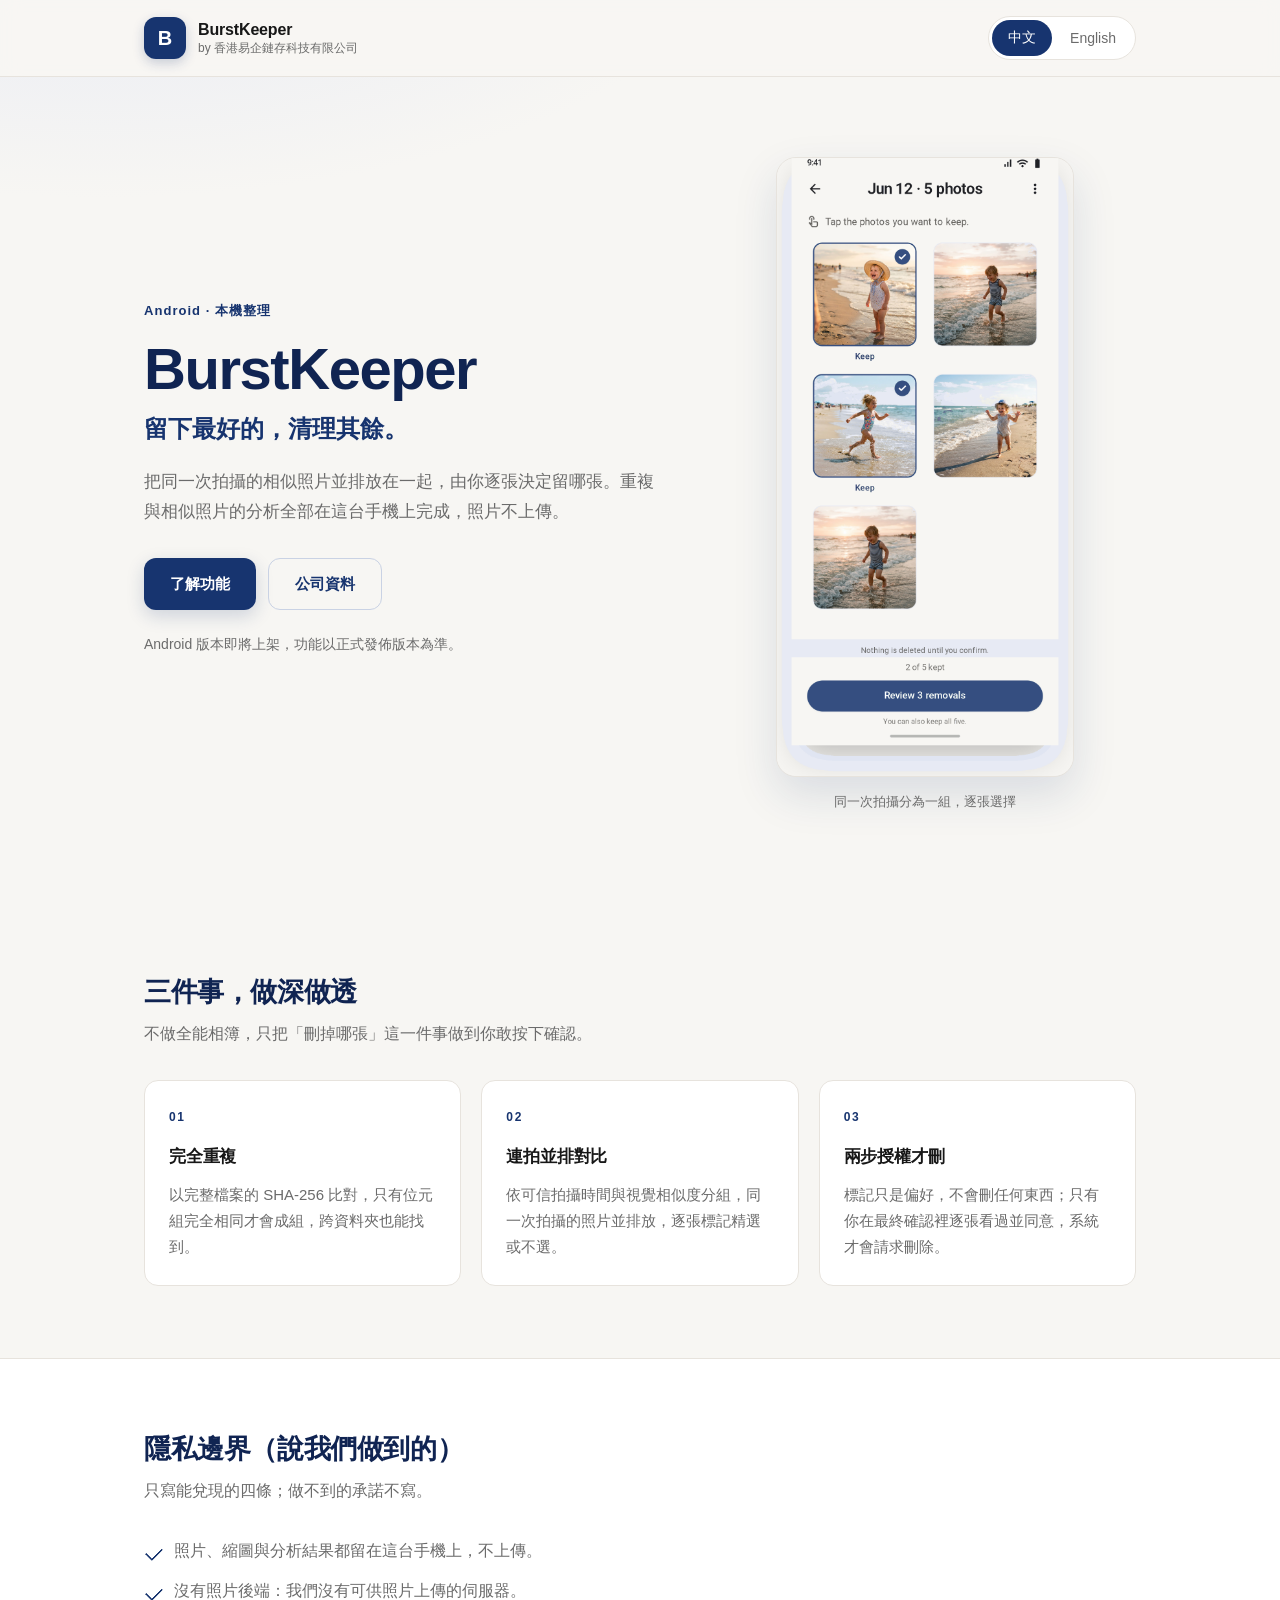
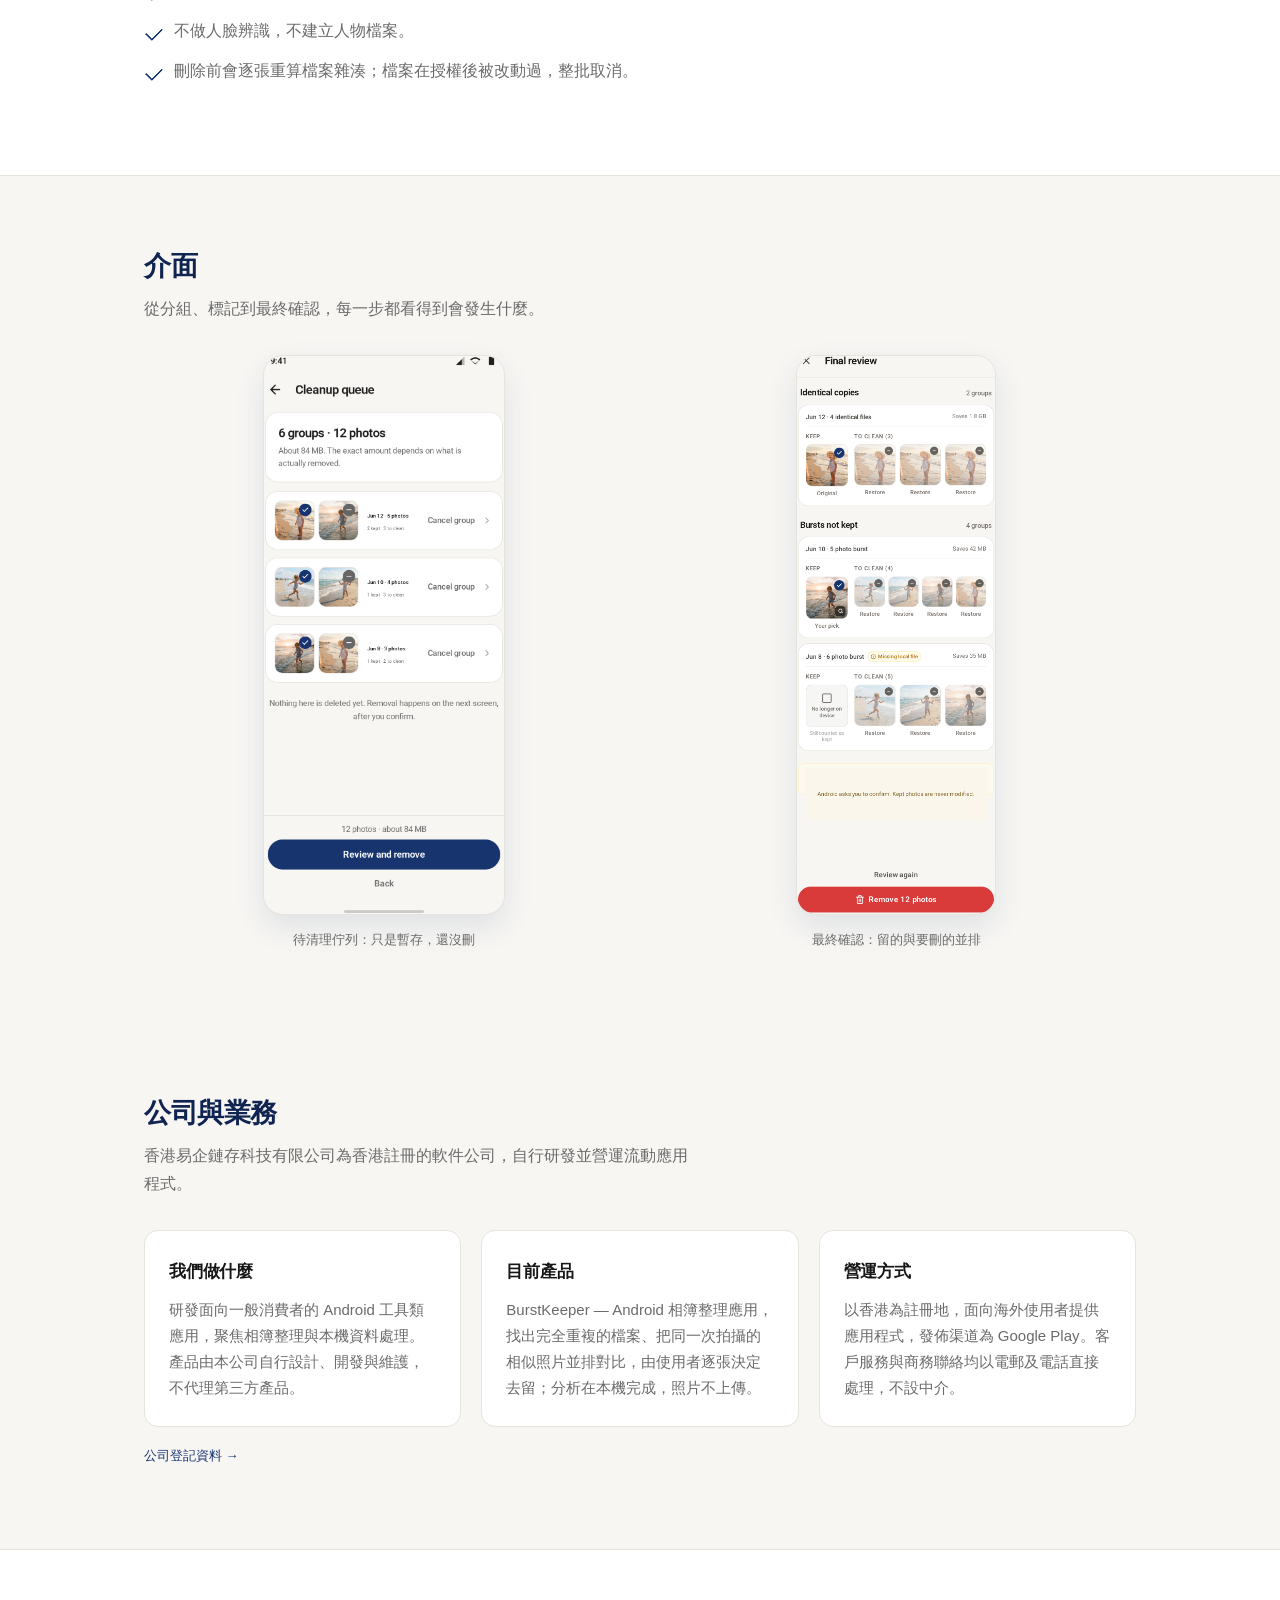
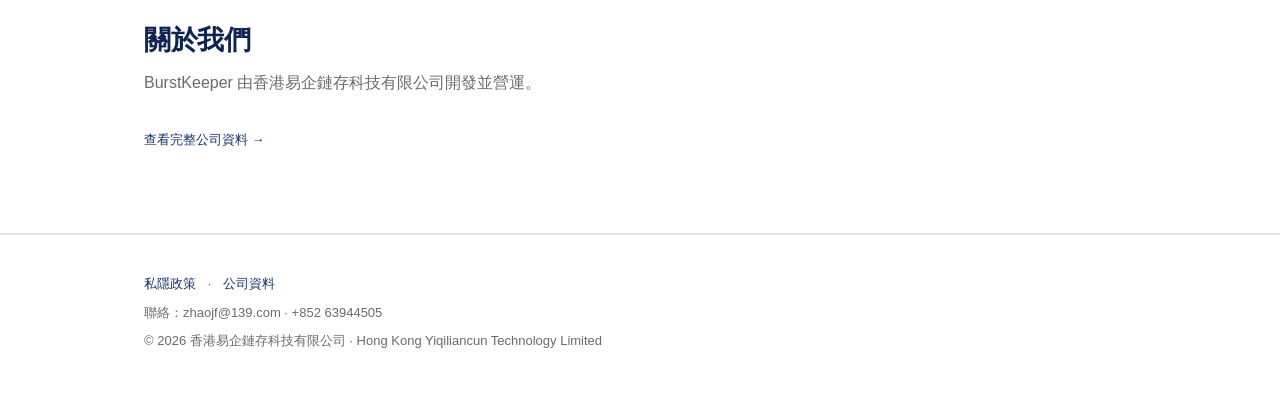
==== commit 162c0e7e: "content: 邮箱与电话改为纯文本，去掉 mailto/tel 链接" ====
--- a/index.html
+++ b/index.html
@@ -142,7 +142,7 @@
       <span aria-hidden="true">·</span>
       <a href="company.html" data-zh="公司資料" data-en="Company">公司資料</a>
     </p>
-    <p class="footer-contact" data-zh="聯絡：<a href=&quot;mailto:zhaojf@139.com&quot;>zhaojf@139.com</a> · <a href=&quot;tel:+85263944505&quot;>+852 63944505</a>" data-en="Contact: <a href=&quot;mailto:zhaojf@139.com&quot;>zhaojf@139.com</a> · <a href=&quot;tel:+85263944505&quot;>+852 63944505</a>">聯絡：<a href="mailto:zhaojf@139.com">zhaojf@139.com</a> · <a href="tel:+85263944505">+852 63944505</a></p>
+    <p class="footer-contact"><span data-zh="聯絡：" data-en="Contact: ">聯絡：</span>zhaojf@139.com · +852 63944505</p>
     <p class="muted">© <span id="year">2026</span> 香港易企鏈存科技有限公司 · Hong Kong Yiqiliancun Technology Limited</p>
   </div>
 </footer>
